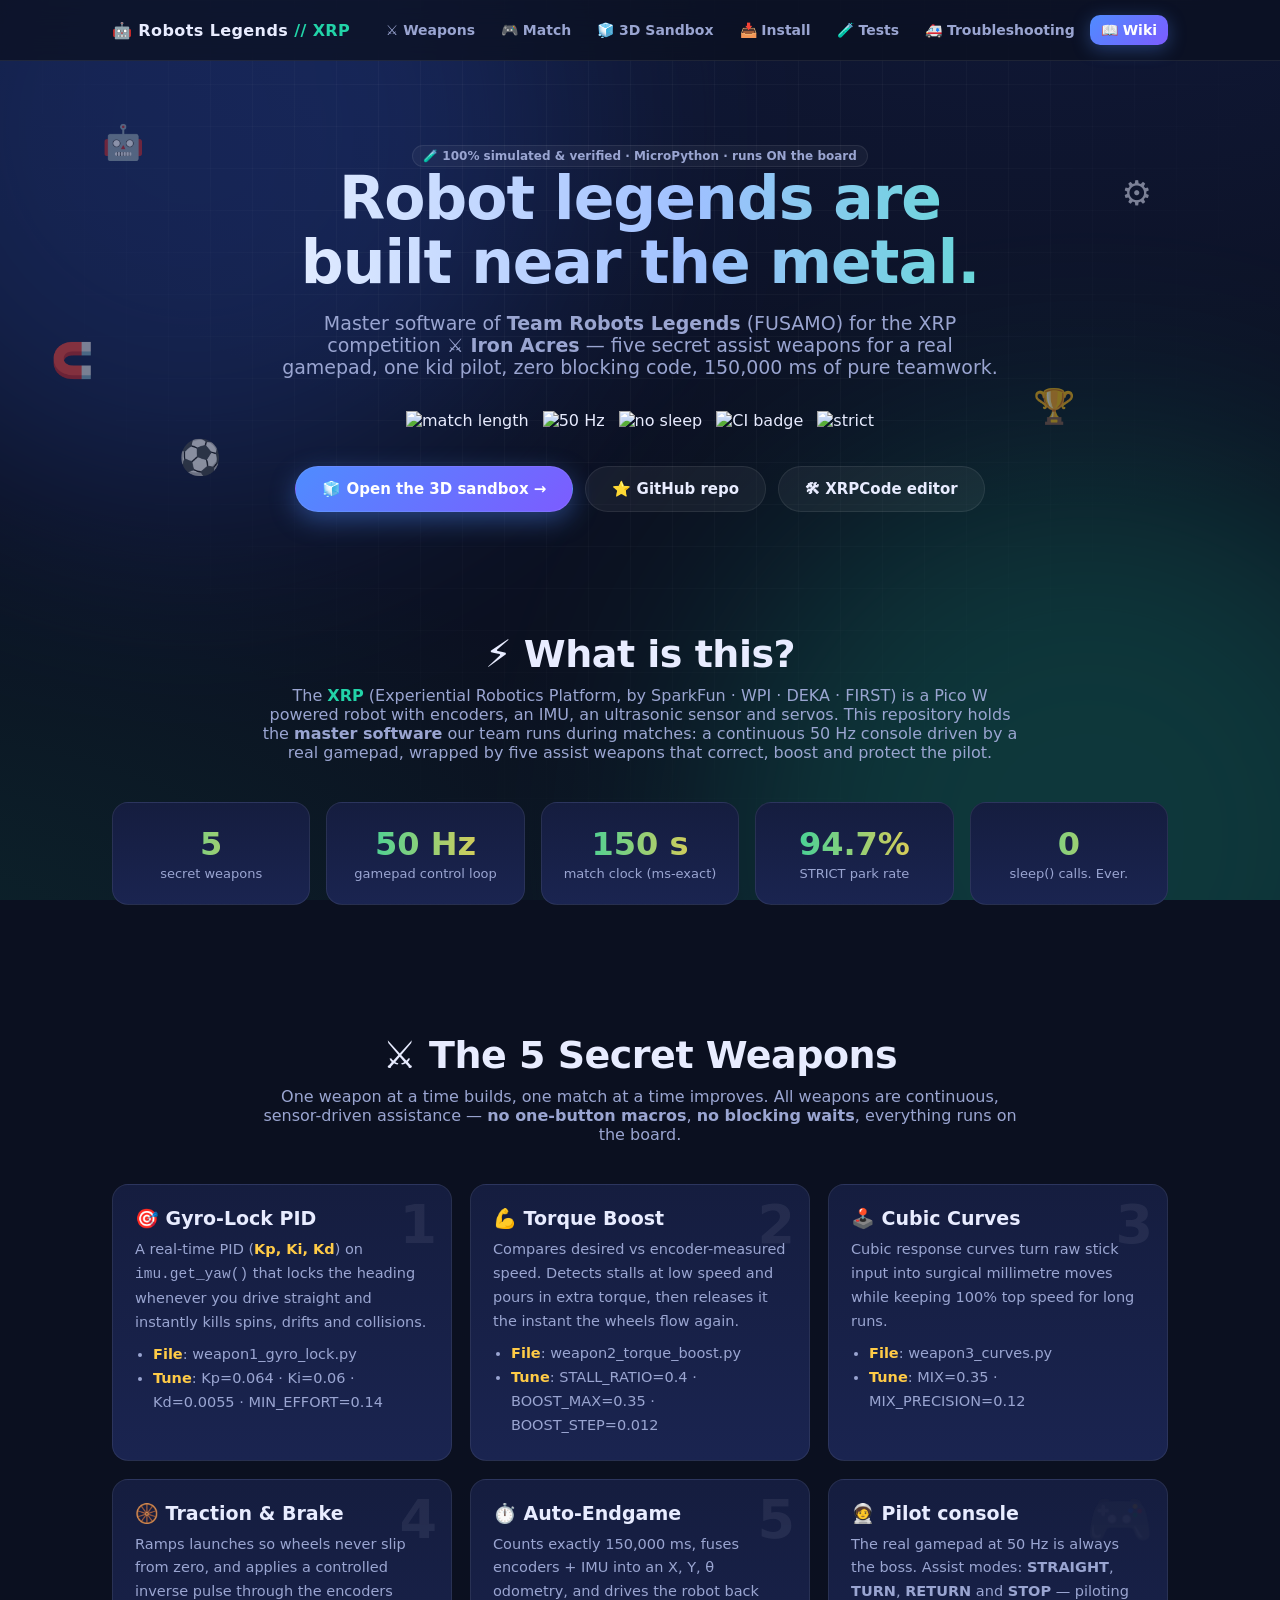
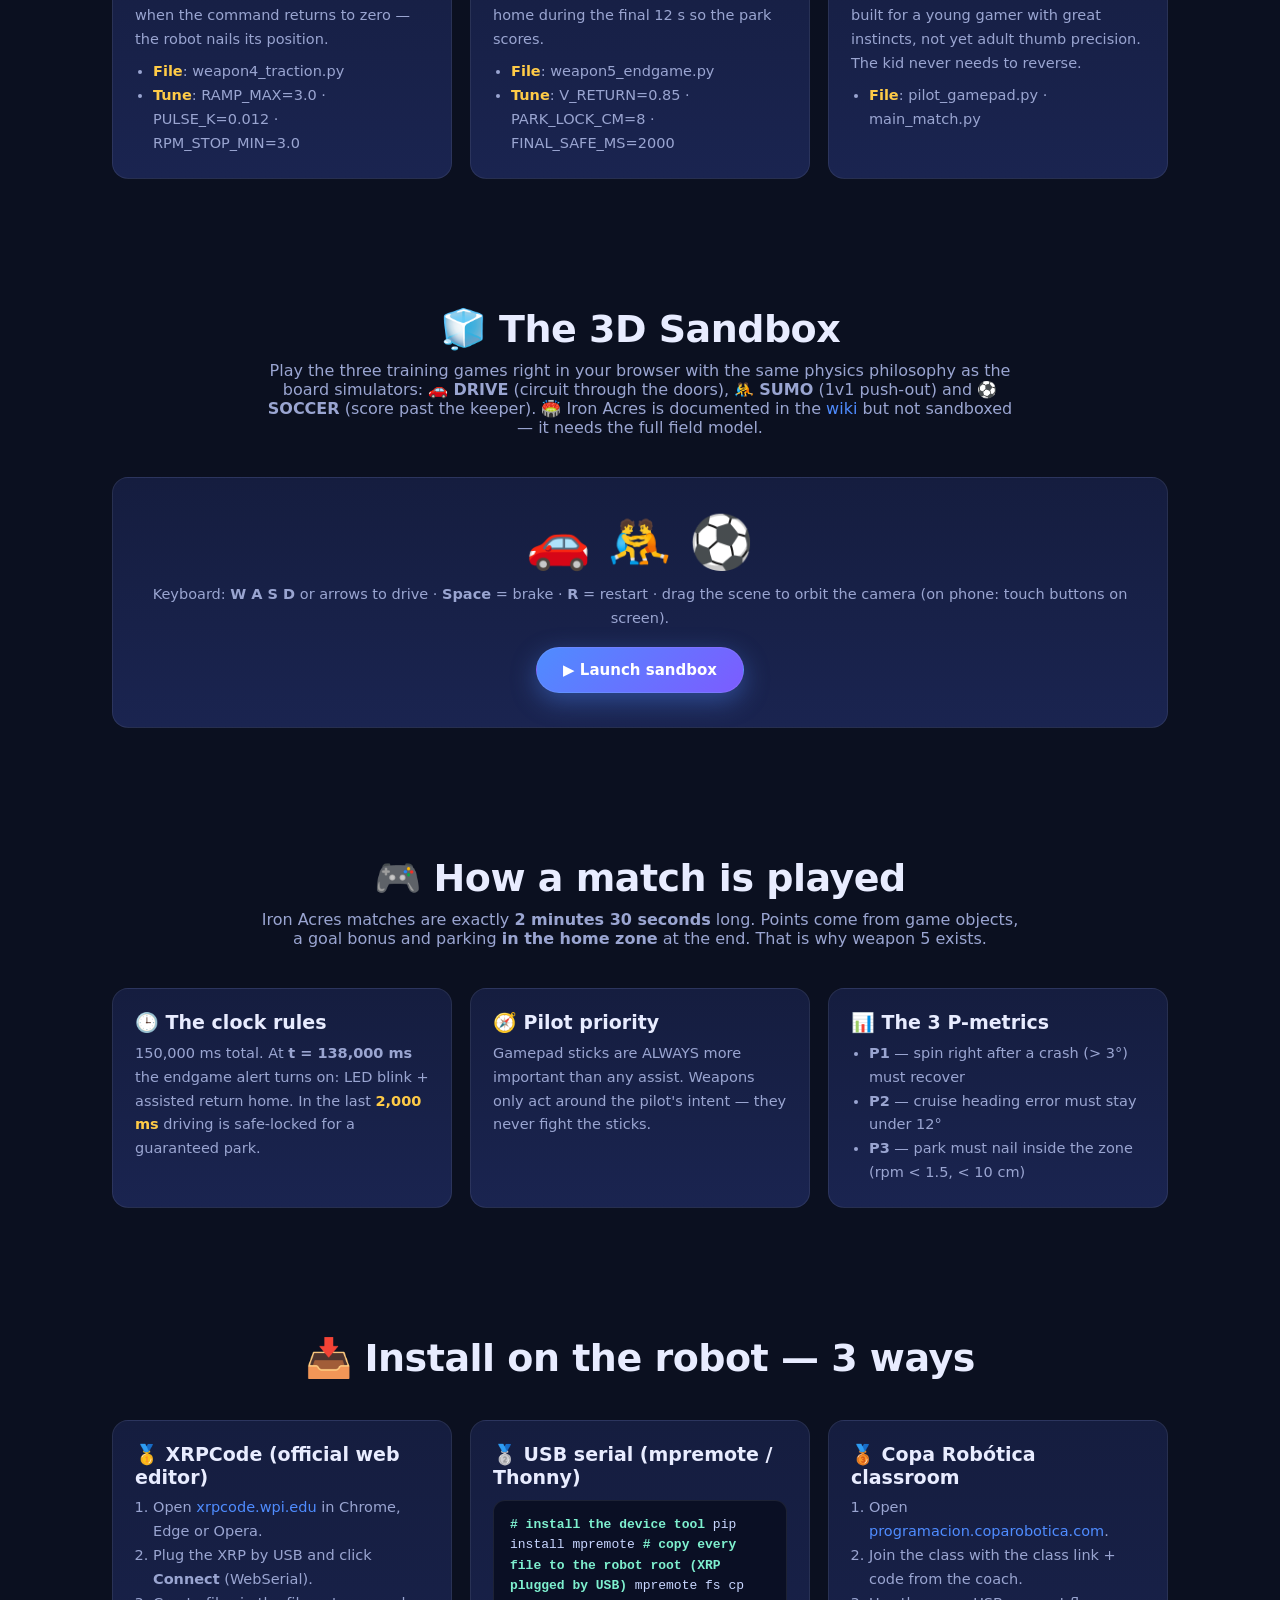
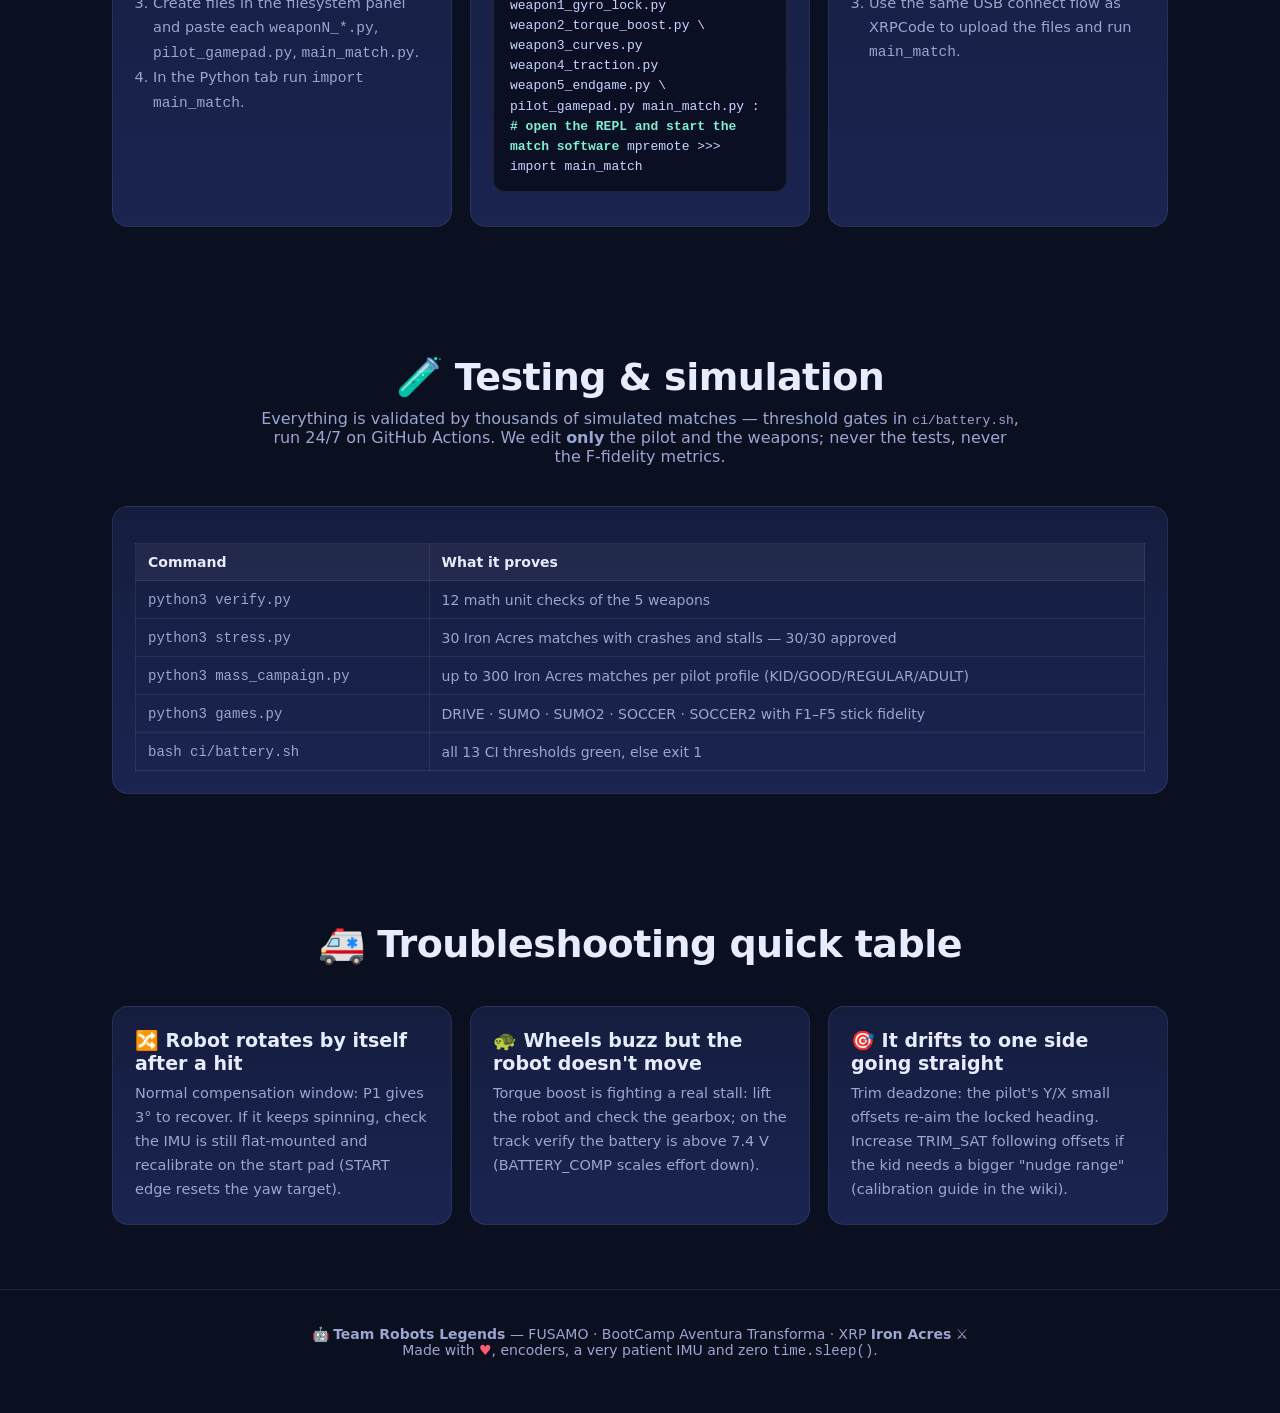
==== docs/index.html @ ced4e6d7 "Docs website with 3D sandbox, full wiki source pages, auto-improve 24/7 workflow, English sweep fixe" ====
<!DOCTYPE html>
<html lang="en">
<head>
<meta charset="UTF-8">
<meta name="viewport" content="width=device-width, initial-scale=1.0">
<title>🤖 Team Robots Legends — XRP Master Software</title>
<link rel="stylesheet" href="style.css">
</head>
<body>
<div class="aurora"></div><div class="grid"></div>

<nav>
  <div class="wrap">
    <div class="logo">🤖 Robots Legends <span>// XRP</span></div>
    <div class="links">
      <a href="#weapons">⚔️ Weapons</a>
      <a href="#match">🎮 Match</a>
      <a href="#sandbox">🧊 3D Sandbox</a>
      <a href="#install">📥 Install</a>
      <a href="#tests">🧪 Tests</a>
      <a href="#trouble">🚑 Troubleshooting</a>
      <a href="https://github.com/MeowDev1011/XRP-V1-robot-upgrades/wiki" class="cta">📖 Wiki</a>
    </div>
  </div>
</nav>

<header class="hero">
  <div class="floaters">
    <span style="top:12%;left:8%;">🤖</span>
    <span style="top:22%;right:10%;animation-delay:-2s;">⚙️</span>
    <span style="bottom:18%;left:14%;animation-delay:-4s;">⚽</span>
    <span style="bottom:28%;right:16%;animation-delay:-1s;">🏆</span>
    <span style="top:55%;left:4%;animation-delay:-5s;">🧲</span>
  </div>
  <div class="wrap">
    <span class="pill">🧪 100% simulated &amp; verified · MicroPython · runs ON the board</span>
    <h1>Robot legends are<br>built near the metal.</h1>
    <p class="sub">
      Master software of <b>Team Robots Legends</b> (FUSAMO) for the XRP
      competition <b>⚔️ Iron Acres</b> — five secret assist weapons for a real
      gamepad, one kid pilot, zero blocking code, 150,000 ms of pure teamwork.
    </p>
    <div class="badges">
      <img class="badge-img" src="https://img.shields.io/badge/match-150s-blueviolet" alt="match length">
      <img class="badge-img" src="https://img.shields.io/badge/loop-50%20Hz%20non--blocking-brightgreen" alt="50 Hz">
      <img class="badge-img" src="https://img.shields.io/badge/time.sleep()-forbidden-red" alt="no sleep">
      <img class="badge-img" src="https://img.shields.io/badge/CI-battery%2024%2F7-blue" alt="CI badge">
      <img class="badge-img" src="https://img.shields.io/badge/STRICT-94.7%25-success" alt="strict">
    </div>
    <div class="hero-actions">
      <a class="btn primary" href="sandbox.html">🧊 Open the 3D sandbox →</a>
      <a class="btn ghost" href="https://github.com/MeowDev1011/XRP-V1-robot-upgrades">⭐ GitHub repo</a>
      <a class="btn ghost" href="https://xrpcode.wpi.edu">🛠 XRPCode editor</a>
    </div>
  </div>
</header>

<section id="about">
  <div class="wrap">
    <div class="sec-head reveal">
      <h2>⚡ What is this?</h2>
      <p>The <b class="ok">XRP</b> (Experiential Robotics Platform, by SparkFun · WPI · DEKA · FIRST) is a
      Pico&nbsp;W powered robot with encoders, an IMU, an ultrasonic sensor and servos. This repository holds
      the <b>master software</b> our team runs during matches: a continuous 50 Hz console driven by a real
      gamepad, wrapped by five assist weapons that correct, boost and protect the pilot.</p>
    </div>
    <div class="stats reveal">
      <div class="stat"><b>5</b><span>secret weapons</span></div>
      <div class="stat"><b>50 Hz</b><span>gamepad control loop</span></div>
      <div class="stat"><b>150 s</b><span>match clock (ms-exact)</span></div>
      <div class="stat"><b>94.7%</b><span>STRICT park rate</span></div>
      <div class="stat"><b>0</b><span>sleep() calls. Ever.</span></div>
    </div>
  </div>
</section>

<section id="weapons">
  <div class="wrap">
    <div class="sec-head reveal">
      <h2>⚔️ The 5 Secret Weapons</h2>
      <p>One weapon at a time builds, one match at a time improves. All weapons are continuous, sensor-driven
      assistance — <b>no one-button macros</b>, <b>no blocking waits</b>, everything runs on the board.</p>
    </div>
    <div class="cards">
      <div class="card reveal"><div class="wnum">1</div>
        <h3>🎯 Gyro-Lock PID</h3>
        <p>A real-time PID (<span class="k">Kp, Ki, Kd</span>) on <code>imu.get_yaw()</code> that locks the heading
        whenever you drive straight and instantly kills spins, drifts and collisions.</p>
        <ul><li><span class="k">File</span>: weapon1_gyro_lock.py</li>
            <li><span class="k">Tune</span>: Kp=0.064 · Ki=0.06 · Kd=0.0055 · MIN_EFFORT=0.14</li></ul>
      </div>
      <div class="card reveal"><div class="wnum">2</div>
        <h3>💪 Torque Boost</h3>
        <p>Compares desired vs encoder-measured speed. Detects stalls at low speed and pours in extra torque,
        then releases it the instant the wheels flow again.</p>
        <ul><li><span class="k">File</span>: weapon2_torque_boost.py</li>
            <li><span class="k">Tune</span>: STALL_RATIO=0.4 · BOOST_MAX=0.35 · BOOST_STEP=0.012</li></ul>
      </div>
      <div class="card reveal"><div class="wnum">3</div>
        <h3>🕹️ Cubic Curves</h3>
        <p>Cubic response curves turn raw stick input into surgical millimetre moves while keeping 100%
        top speed for long runs.</p>
        <ul><li><span class="k">File</span>: weapon3_curves.py</li>
            <li><span class="k">Tune</span>: MIX=0.35 · MIX_PRECISION=0.12</li></ul>
      </div>
      <div class="card reveal"><div class="wnum">4</div>
        <h3>🛞 Traction &amp; Brake</h3>
        <p>Ramps launches so wheels never slip from zero, and applies a controlled inverse pulse through the
        encoders when the command returns to zero — the robot nails its position.</p>
        <ul><li><span class="k">File</span>: weapon4_traction.py</li>
            <li><span class="k">Tune</span>: RAMP_MAX=3.0 · PULSE_K=0.012 · RPM_STOP_MIN=3.0</li></ul>
      </div>
      <div class="card reveal"><div class="wnum">5</div>
        <h3>⏱️ Auto-Endgame</h3>
        <p>Counts exactly 150,000 ms, fuses encoders + IMU into an X, Y, θ odometry, and drives the robot
        back home during the final 12 s so the park scores.</p>
        <ul><li><span class="k">File</span>: weapon5_endgame.py</li>
            <li><span class="k">Tune</span>: V_RETURN=0.85 · PARK_LOCK_CM=8 · FINAL_SAFE_MS=2000</li></ul>
      </div>
      <div class="card reveal"><div class="wnum">🎮</div>
        <h3>🧑‍🚀 Pilot console</h3>
        <p>The real gamepad at 50 Hz is always the boss. Assist modes: <b>STRAIGHT</b>, <b>TURN</b>,
        <b>RETURN</b> and <b>STOP</b> — piloting built for a young gamer with great instincts, not yet adult
        thumb precision. The kid never needs to reverse.</p>
        <ul><li><span class="k">File</span>: pilot_gamepad.py · main_match.py</li></ul>
      </div>
    </div>
  </div>
</section>

<section id="sandbox">
  <div class="wrap">
    <div class="sec-head reveal">
      <h2>🧊 The 3D Sandbox</h2>
      <p>Play the three training games right in your browser with the same physics philosophy as the board
      simulators: 🚗 <b>DRIVE</b> (circuit through the doors), 🤼 <b>SUMO</b> (1v1 push-out) and
      ⚽ <b>SOCCER</b> (score past the keeper). 🏟️ Iron Acres is documented in the
      <a href="https://github.com/MeowDev1011/XRP-V1-robot-upgrades/wiki">wiki</a> but not sandboxed — it
      needs the full field model.</p>
    </div>
    <div class="card reveal" style="text-align:center;padding:34px;">
      <div style="font-size:52px;">🚗 🤼 ⚽</div>
      <p style="margin-top:10px;">Keyboard: <b>W A S D</b> or arrows to drive · <b>Space</b> = brake
      · <b>R</b> = restart · drag the scene to orbit the camera (on phone: touch buttons on screen).</p>
      <a class="btn primary" style="margin-top:16px;" href="sandbox.html">▶️ Launch sandbox</a>
    </div>
  </div>
</section>

<section id="match">
  <div class="wrap">
    <div class="sec-head reveal">
      <h2>🎮 How a match is played</h2>
      <p>Iron Acres matches are exactly <b>2 minutes 30 seconds</b> long. Points come from game objects,
      a goal bonus and parking <b>in the home zone</b> at the end. That is why weapon 5 exists.</p>
    </div>
    <div class="cards">
      <div class="card reveal"><h3>🕒 The clock rules</h3>
        <p>150,000 ms total. At <b>t = 138,000 ms</b> the endgame alert turns on: LED blink + assisted
        return home. In the last <span class="k">2,000 ms</span> driving is safe-locked for a guaranteed
        park.</p></div>
      <div class="card reveal"><h3>🧭 Pilot priority</h3>
        <p>Gamepad sticks are ALWAYS more important than any assist. Weapons only act around the pilot's
        intent — they never fight the sticks.</p></div>
      <div class="card reveal"><h3>📊 The 3 P-metrics</h3>
        <ul><li><b>P1</b> — spin right after a crash (&gt; 3°) must recover</li>
            <li><b>P2</b> — cruise heading error must stay under 12°</li>
            <li><b>P3</b> — park must nail inside the zone (rpm &lt; 1.5, &lt; 10 cm)</li></ul>
      </div>
    </div>
  </div>
</section>

<section id="install">
  <div class="wrap">
    <div class="sec-head reveal">
      <h2>📥 Install on the robot — 3 ways</h2>
    </div>
    <div class="cards">
      <div class="card reveal"><h3>🥇 XRPCode (official web editor)</h3>
        <ol class="card_list" style="padding-left:18px;color:var(--dim);font-size:14.5px;line-height:1.7;">
          <li>Open <a href="https://xrpcode.wpi.edu">xrpcode.wpi.edu</a> in Chrome, Edge or Opera.</li>
          <li>Plug the XRP by USB and click <b>Connect</b> (WebSerial).</li>
          <li>Create files in the filesystem panel and paste each <code>weaponN_*.py</code>,
              <code>pilot_gamepad.py</code>, <code>main_match.py</code>.</li>
          <li>In the Python tab run <code>import main_match</code>.</li>
        </ol>
      </div>
      <div class="card reveal"><h3>🥈 USB serial (mpremote / Thonny)</h3>
        <div class="code"><b># install the device tool</b>
pip install mpremote

<b># copy every file to the robot root (XRP plugged by USB)</b>
mpremote fs cp weapon1_gyro_lock.py weapon2_torque_boost.py \
  weapon3_curves.py weapon4_traction.py weapon5_endgame.py \
  pilot_gamepad.py main_match.py :

<b># open the REPL and start the match software</b>
mpremote
&gt;&gt;&gt; import main_match</div>
      </div>
      <div class="card reveal"><h3>🥉 Copa Robótica classroom</h3>
        <ol style="padding-left:18px;color:var(--dim);font-size:14.5px;line-height:1.7;">
          <li>Open <a href="https://programacion.coparobotica.com">programacion.coparobotica.com</a>.</li>
          <li>Join the class with the class link + code from the coach.</li>
          <li>Use the same USB connect flow as XRPCode to upload the files and run
              <code>main_match</code>.</li>
        </ol>
      </div>
    </div>
  </div>
</section>

<section id="tests">
  <div class="wrap">
    <div class="sec-head reveal">
      <h2>🧪 Testing &amp; simulation</h2>
      <p>Everything is validated by thousands of simulated matches — threshold gates in
      <code>ci/battery.sh</code>, run 24/7 on GitHub Actions. We edit <b>only</b> the pilot and the
      weapons; never the tests, never the F-fidelity metrics.</p>
    </div>
    <div class="card reveal">
      <table>
        <tr><th>Command</th><th>What it proves</th></tr>
        <tr><td><code>python3 verify.py</code></td><td>12 math unit checks of the 5 weapons</td></tr>
        <tr><td><code>python3 stress.py</code></td><td>30 Iron Acres matches with crashes and stalls — 30/30 approved</td></tr>
        <tr><td><code>python3 mass_campaign.py</code></td><td>up to 300 Iron Acres matches per pilot profile (KID/GOOD/REGULAR/ADULT)</td></tr>
        <tr><td><code>python3 games.py</code></td><td>DRIVE · SUMO · SUMO2 · SOCCER · SOCCER2 with F1–F5 stick fidelity</td></tr>
        <tr><td><code>bash ci/battery.sh</code></td><td>all 13 CI thresholds green, else exit 1</td></tr>
      </table>
    </div>
  </div>
</section>

<section id="trouble">
  <div class="wrap">
    <div class="sec-head reveal">
      <h2>🚑 Troubleshooting quick table</h2>
    </div>
    <div class="cards">
      <div class="card reveal"><h3>🔀 Robot rotates by itself after a hit</h3>
        <p>Normal compensation window: P1 gives 3° to recover. If it keeps spinning, check the IMU is
        still flat-mounted and recalibrate on the start pad (START edge resets the yaw target).</p></div>
      <div class="card reveal"><h3>🐢 Wheels buzz but the robot doesn't move</h3>
        <p>Torque boost is fighting a real stall: lift the robot and check the gearbox; on the track
        verify the battery is above 7.4 V (BATTERY_COMP scales effort down).</p></div>
      <div class="card reveal"><h3>🎯 It drifts to one side going straight</h3>
        <p>Trim deadzone: the pilot's Y/X small offsets re-aim the locked heading. Increase TRIM_SAT
        following offsets if the kid needs a bigger "nudge range" (calibration guide in the wiki).</p></div>
    </div>
  </div>
</section>

<footer>
  <div class="wrap">
    <p>🤖 <b>Team Robots Legends</b> — FUSAMO · BootCamp Aventura Transforma · XRP <b>Iron Acres</b> ⚔️</p>
    <p>Made with <span class="heart">♥</span>, encoders, a very patient IMU and zero <code>time.sleep()</code>.</p>
  </div>
</footer>

<script>
const io = new IntersectionObserver(es => es.forEach(e => {
  if (e.isIntersecting) e.target.classList.add('in');
}), { threshold: 0.12 });
document.querySelectorAll('.reveal').forEach(el => io.observe(el));
</script>
</body>
</html>
---- docs/style.css ----
/* 🤖 Team Robots Legends — docs site styles */
:root {
  --bg: #0b1020;
  --bg2: #101736;
  --card: #151d3f;
  --card2: #1a2450;
  --line: rgba(255, 255, 255, 0.08);
  --txt: #e8ecff;
  --dim: #9aa5d1;
  --acc: #4f8cff;
  --acc2: #22d3a8;
  --gold: #ffcb47;
  --danger: #ff5c74;
  --r: 16px;
}
* { margin: 0; padding: 0; box-sizing: border-box; }
html { scroll-behavior: smooth; }
body {
  font-family: "Segoe UI", system-ui, -apple-system, Roboto, sans-serif;
  background: var(--bg);
  color: var(--txt);
  overflow-x: hidden;
}
/* animated aurora background */
.aurora {
  position: fixed; inset: 0; z-index: -2; overflow: hidden;
  background: radial-gradient(1200px 600px at 80% -10%, #1b2a6b55, transparent),
              radial-gradient(900px 500px at -10% 110%, #0e4d4455, transparent), var(--bg);
}
.aurora::before, .aurora::after {
  content: ""; position: absolute; width: 60vmax; height: 60vmax; border-radius: 50%;
  filter: blur(120px); opacity: 0.22; animation: drift 26s ease-in-out infinite alternate;
}
.aurora::before { background: #3b6bff; top: -20vmax; left: -15vmax; }
.aurora::after { background: #19c39a; bottom: -25vmax; right: -15vmax; animation-delay: -13s; }
@keyframes drift { from { transform: translate(0, 0) scale(1); } to { transform: translate(8vmax, 6vmax) scale(1.15); } }
.grid {
  position: fixed; inset: 0; z-index: -1; pointer-events: none;
  background-image: linear-gradient(rgba(255,255,255,.03) 1px, transparent 1px),
                    linear-gradient(90deg, rgba(255,255,255,.03) 1px, transparent 1px);
  background-size: 42px 42px;
  mask-image: radial-gradient(ellipse at 50% 0%, #000 30%, transparent 75%);
}
a { color: var(--acc); text-decoration: none; }
a:hover { text-decoration: underline; }
.wrap { max-width: 1100px; margin: 0 auto; padding: 0 22px; }

/* nav */
nav {
  position: sticky; top: 0; z-index: 50; backdrop-filter: blur(14px);
  background: rgba(11, 16, 32, 0.75); border-bottom: 1px solid var(--line);
}
nav .wrap { display: flex; align-items: center; gap: 18px; height: 60px; }
nav .logo { font-weight: 800; letter-spacing: 0.4px; white-space: nowrap; }
nav .logo span { color: var(--acc2); }
nav .links { display: flex; gap: 4px; flex-wrap: wrap; margin-left: auto; }
nav .links a {
  color: var(--dim); padding: 7px 11px; border-radius: 10px; font-size: 14px; font-weight: 600;
  transition: color 0.2s, background 0.2s;
}
nav .links a:hover { color: var(--txt); background: rgba(255, 255, 255, 0.06); text-decoration: none; }
nav .cta {
  background: linear-gradient(135deg, var(--acc), #7c5cff); color: #fff !important;
  box-shadow: 0 4px 18px rgba(79, 140, 255, 0.35);
}
.pill {
  display: inline-block; padding: 3px 10px; border-radius: 999px; font-size: 12px; font-weight: 700;
  border: 1px solid var(--line); background: rgba(255, 255, 255, 0.04); color: var(--dim);
}

/* hero */
.hero { padding: 84px 0 56px; text-align: center; position: relative; }
.hero h1 {
  font-size: clamp(34px, 6vw, 60px); line-height: 1.06; letter-spacing: -1px;
  background: linear-gradient(90deg, #fff, #9fc0ff 55%, #45e6c0);
  -webkit-background-clip: text; background-clip: text; color: transparent;
}
.hero p.sub { color: var(--dim); font-size: clamp(16px, 2.2vw, 19px); max-width: 720px; margin: 18px auto 30px; }
.hero .badges { display: flex; gap: 8px; justify-content: center; flex-wrap: wrap; }
.badge-img { height: 22px; margin: 3px; }
.hero-actions { display: flex; gap: 12px; justify-content: center; margin-top: 30px; flex-wrap: wrap; }
.btn {
  display: inline-block; padding: 13px 26px; border-radius: 999px; font-weight: 700; font-size: 15px;
  transition: transform 0.18s, box-shadow 0.18s, filter 0.18s; border: 1px solid var(--line);
}
.btn:hover { transform: translateY(-2px); text-decoration: none; filter: brightness(1.08); }
.btn.primary { background: linear-gradient(135deg, var(--acc), #7c5cff); color: #fff; box-shadow: 0 8px 26px rgba(79, 140, 255, 0.4); }
.btn.ghost { color: var(--txt); background: rgba(255, 255, 255, 0.05); }

/* floating robot emoji orchestra */
.floaters { position: absolute; inset: 0; pointer-events: none; }
.floaters span {
  position: absolute; font-size: 34px; opacity: 0.5; animation: floaty 7s ease-in-out infinite;
}
@keyframes floaty { 0%, 100% { transform: translateY(0) rotate(-6deg); } 50% { transform: translateY(-18px) rotate(6deg); } }

/* sections */
section { padding: 64px 0; }
.sec-head { text-align: center; margin-bottom: 40px; }
.sec-head h2 { font-size: clamp(26px, 4vw, 38px); letter-spacing: -0.5px; }
.sec-head p { color: var(--dim); margin-top: 10px; max-width: 760px; margin-left: auto; margin-right: auto; }

.cards { display: grid; grid-template-columns: repeat(auto-fit, minmax(300px, 1fr)); gap: 18px; }
.card {
  background: linear-gradient(180deg, var(--card), var(--card2)); border: 1px solid var(--line);
  border-radius: var(--r); padding: 22px; position: relative; overflow: hidden;
  transition: transform 0.22s, border-color 0.22s, box-shadow 0.22s;
}
.card:hover { transform: translateY(-5px); border-color: rgba(79, 140, 255, 0.5); box-shadow: 0 14px 40px rgba(0, 0, 0, 0.4); }
.card h3 { font-size: 19px; margin-bottom: 8px; }
.card p, .card li { color: var(--dim); font-size: 14.5px; line-height: 1.65; }
.card ul { padding-left: 18px; margin-top: 8px; }
.card .wnum {
  position: absolute; right: 14px; top: 8px; font-size: 54px; font-weight: 900; opacity: 0.07;
}
.card .k { color: var(--gold); font-weight: 700; }
.code {
  font-family: "Cascadia Code", Consolas, monospace; font-size: 13px; background: #0a0f24;
  border: 1px solid var(--line); border-radius: 12px; padding: 14px 16px; overflow-x: auto;
  color: #c8d6ff; margin: 12px 0; line-height: 1.55;
}
.code b { color: #7ef0cf; }
.code i { color: #7d8bc7; font-style: normal; }

table { width: 100%; border-collapse: collapse; margin-top: 14px; font-size: 14px; }
th, td { border: 1px solid var(--line); padding: 10px 12px; text-align: left; }
th { background: rgba(255, 255, 255, 0.05); color: var(--txt); }
td { color: var(--dim); }
tr:hover td { background: rgba(79, 140, 255, 0.06); }
.ok { color: var(--acc2); font-weight: 700; }

/* stats band */
.stats { display: grid; grid-template-columns: repeat(auto-fit, minmax(160px, 1fr)); gap: 16px; }
.stat {
  text-align: center; padding: 22px 12px; border-radius: var(--r);
  background: linear-gradient(180deg, var(--card), var(--card2)); border: 1px solid var(--line);
}
.stat b { display: block; font-size: 32px; background: linear-gradient(90deg, var(--acc2), var(--gold));
  -webkit-background-clip: text; background-clip: text; color: transparent; }
.stat span { color: var(--dim); font-size: 13px; }

/* scroll reveal */
.reveal { opacity: 0; transform: translateY(26px); transition: opacity 0.7s ease, transform 0.7s ease; }
.reveal.in { opacity: 1; transform: none; }

footer { border-top: 1px solid var(--line); padding: 36px 0 60px; color: var(--dim); font-size: 14px; text-align: center; }
footer .heart { color: var(--danger); }
@media (max-width: 640px) { nav .links { display: none; } }
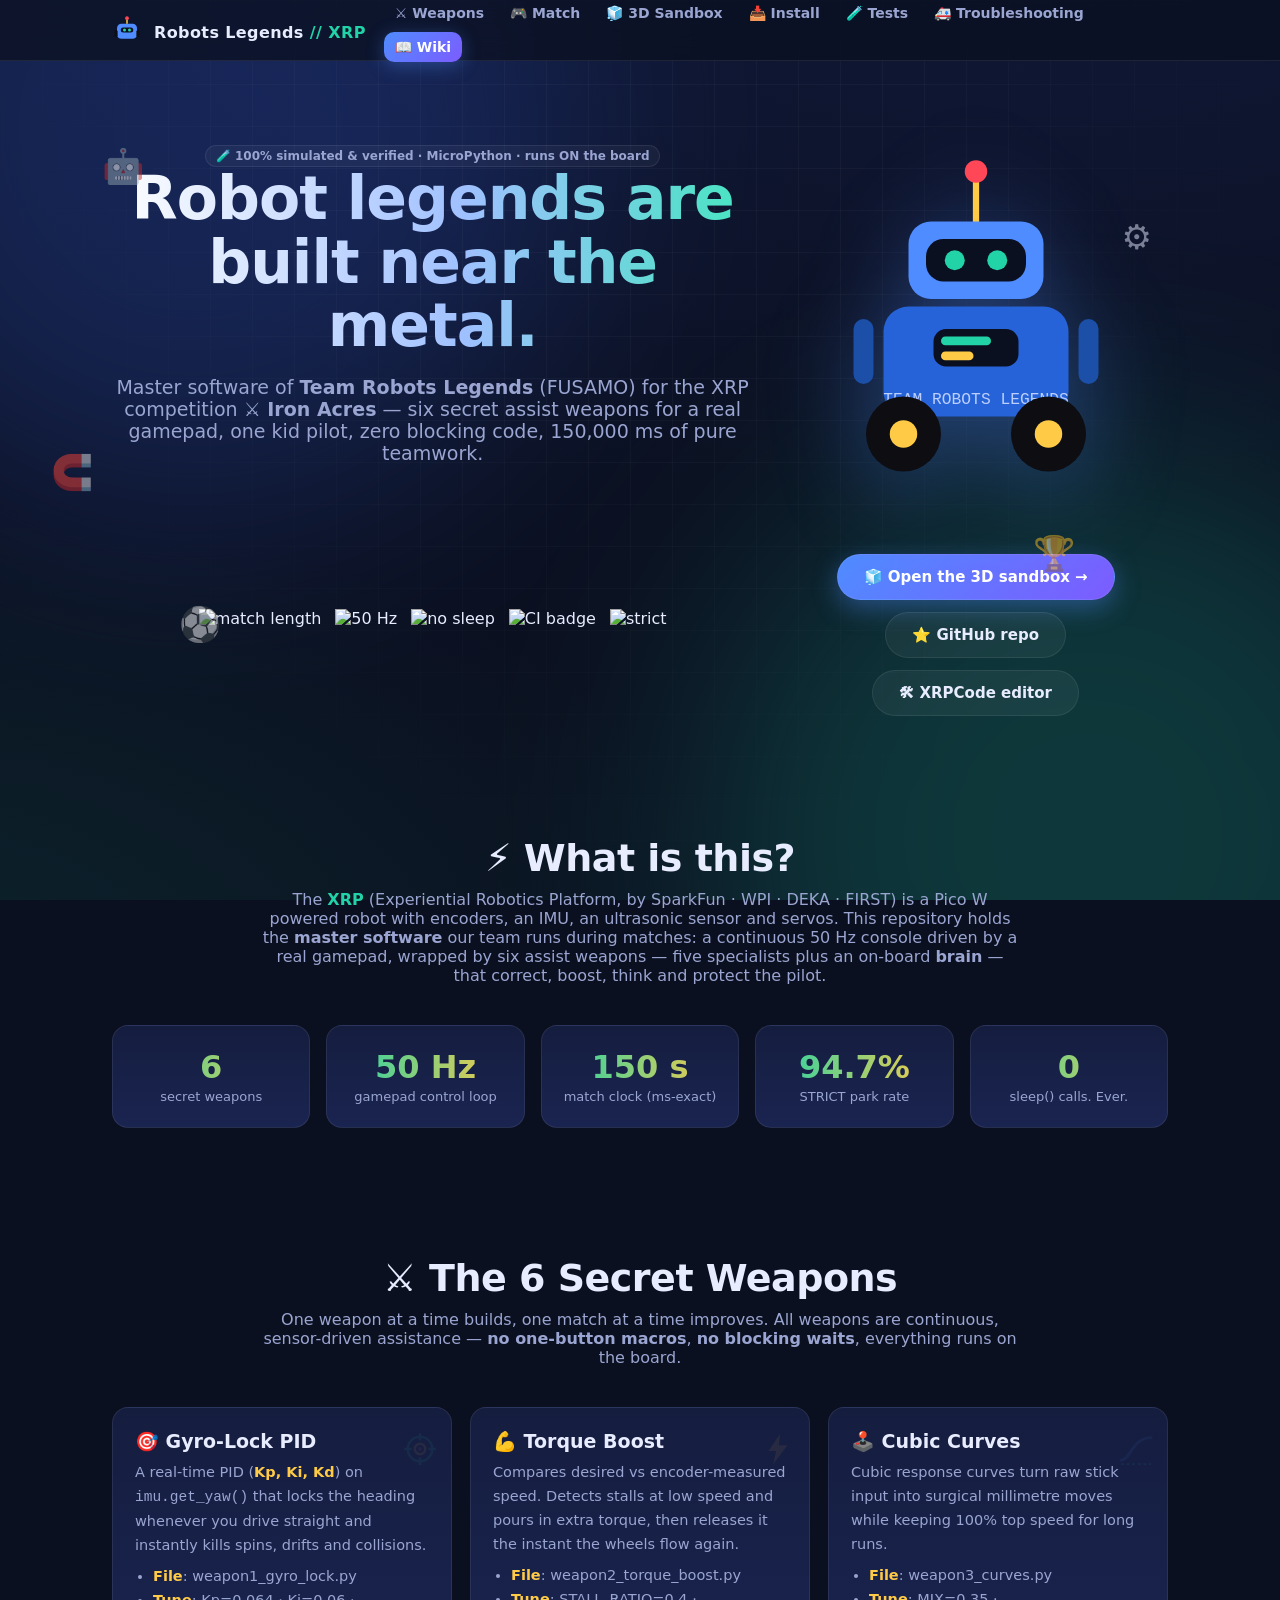
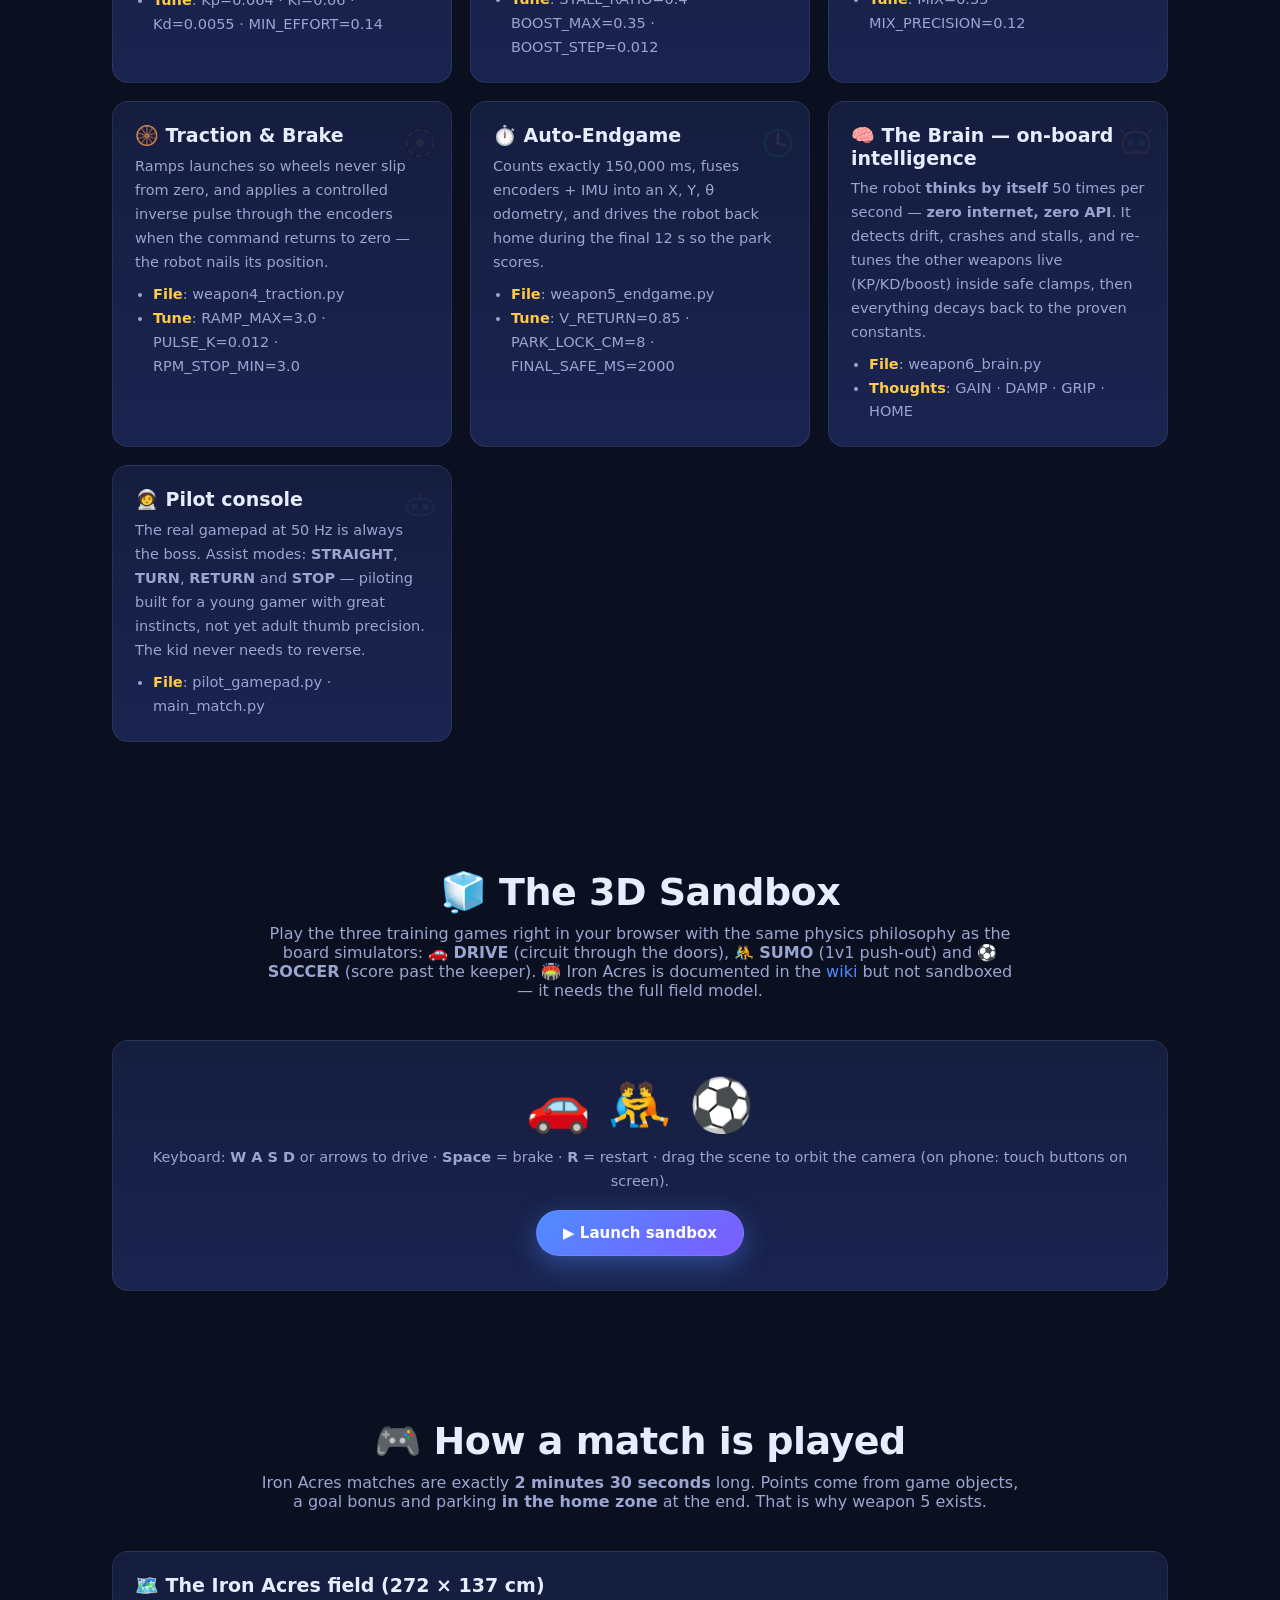
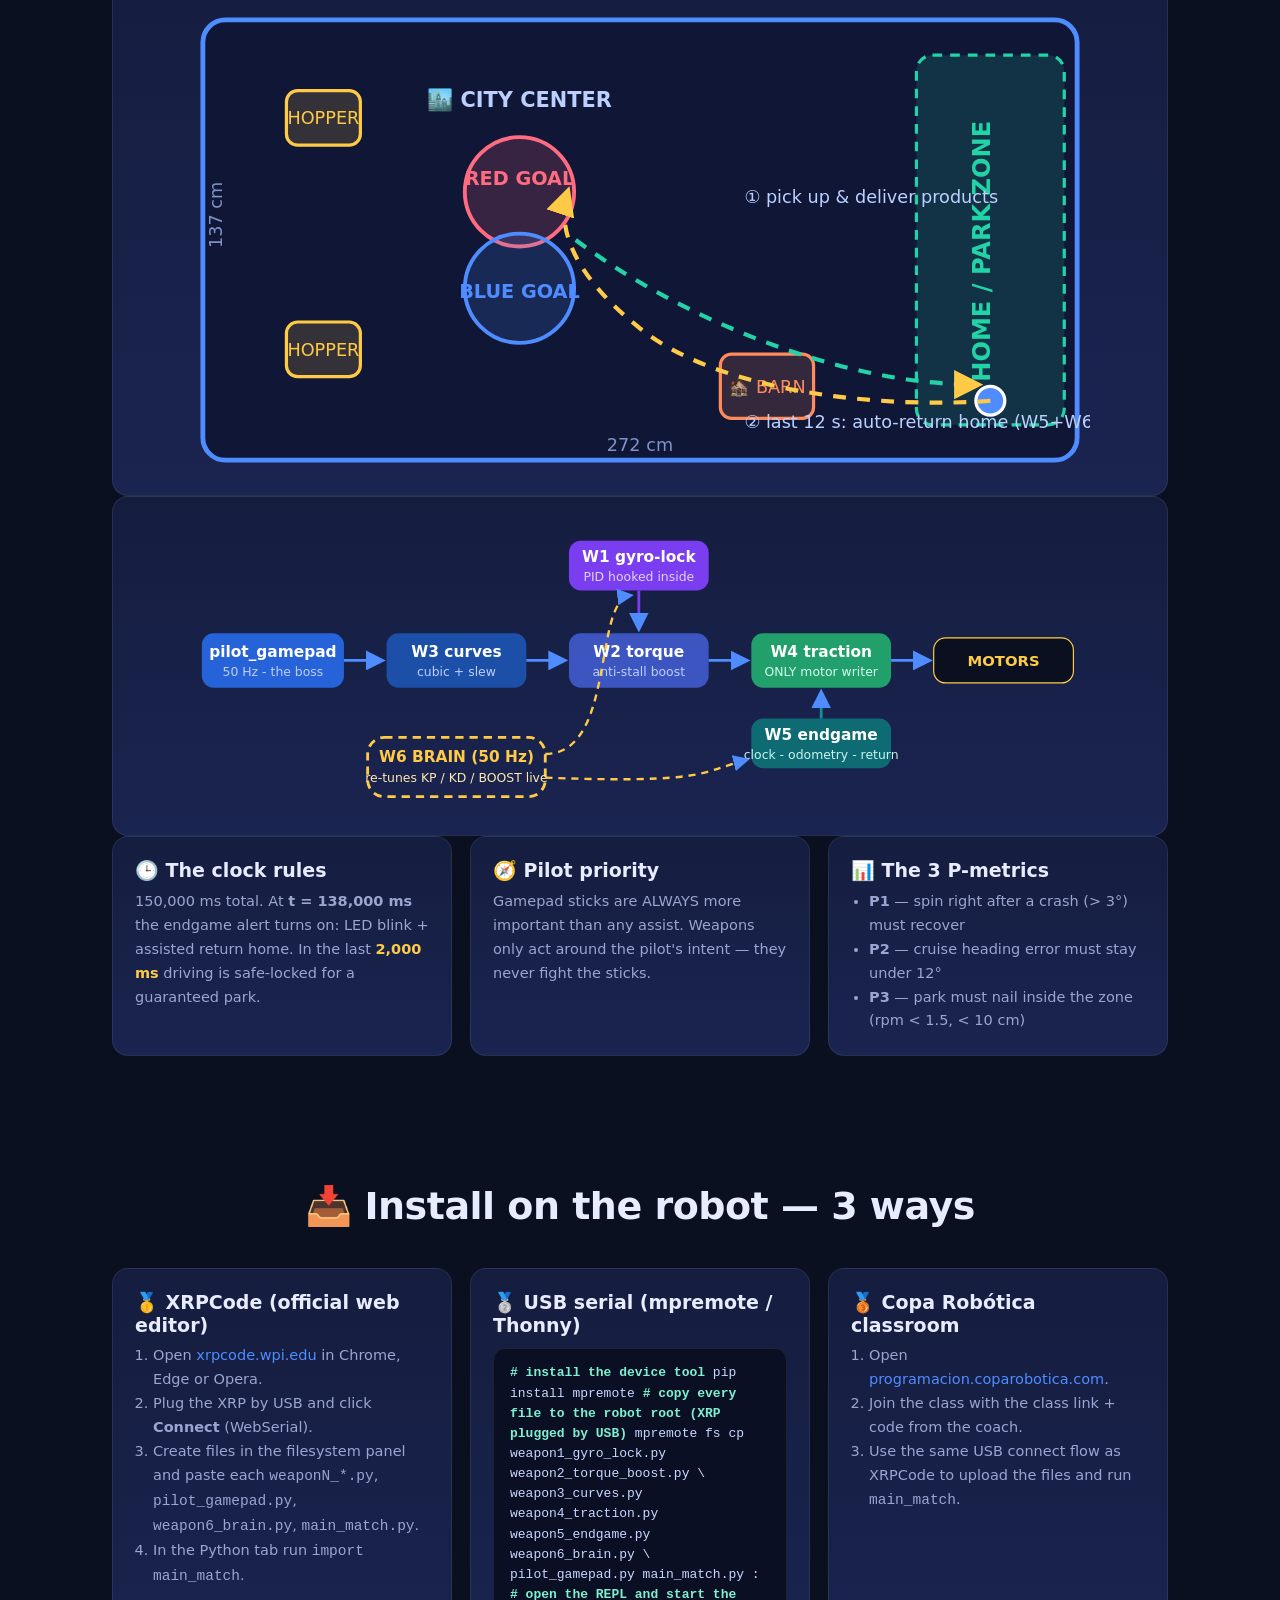
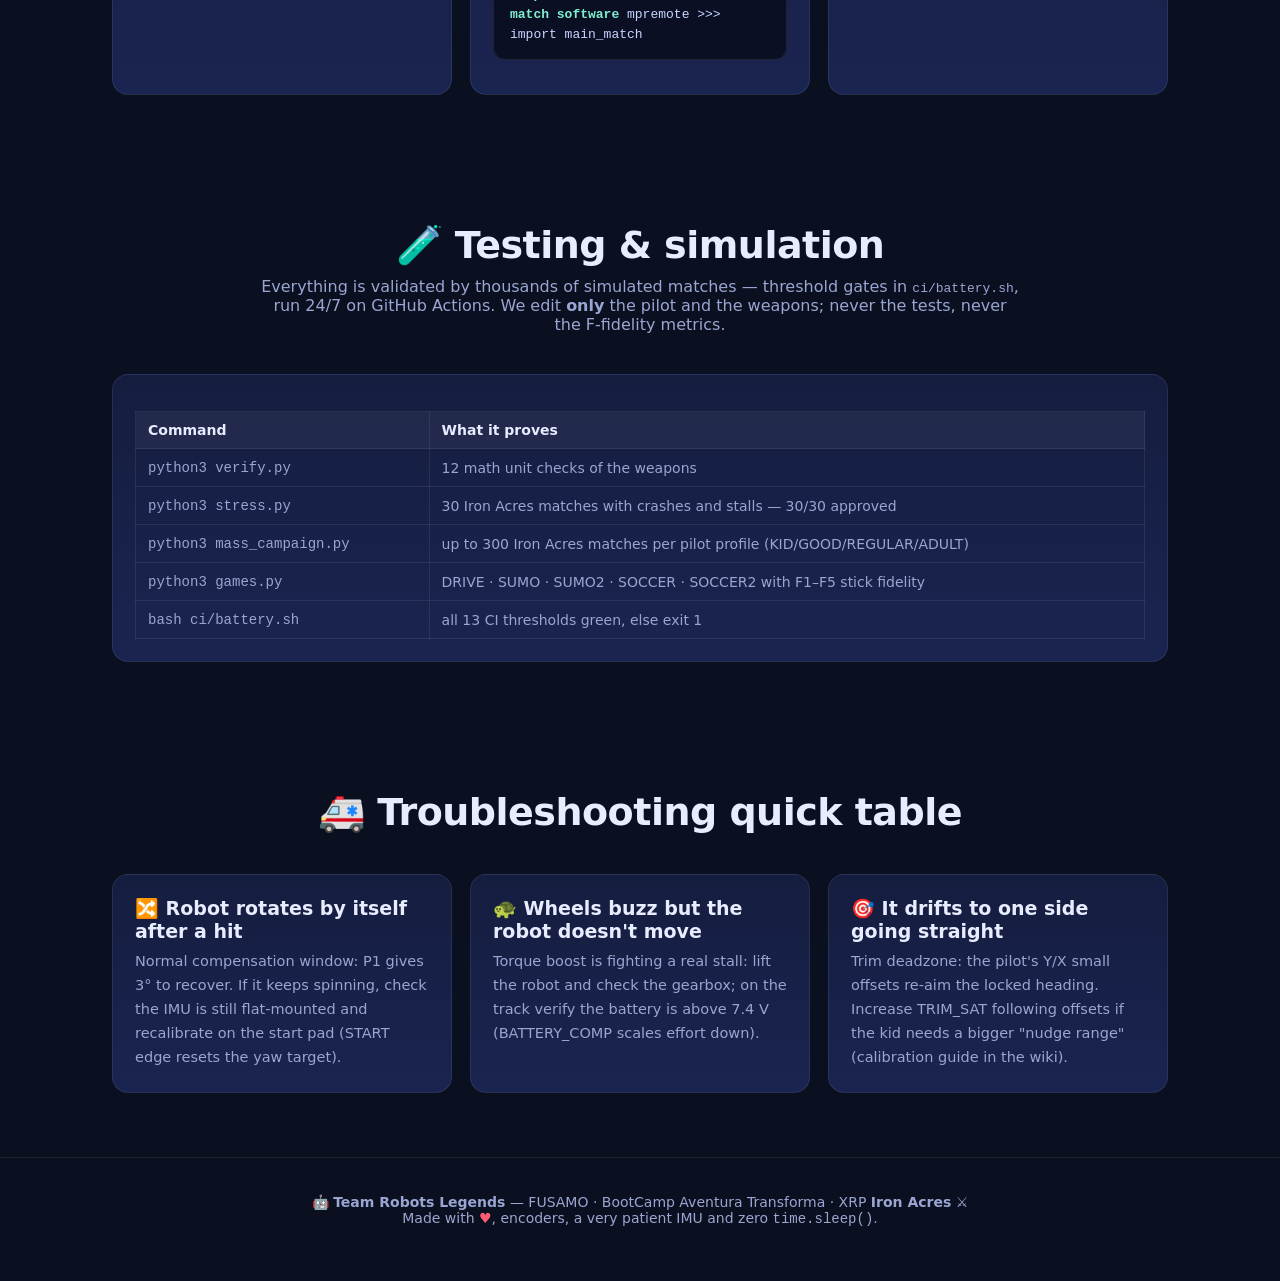
==== commit 4377746b: "🌐 docs website v2: SVG art + sandbox 5 games; README + wiki updated Co-authored-by: MeowDev1011 <Meo" ====
--- a/docs/index.html
+++ b/docs/index.html
@@ -11,7 +11,19 @@
 
 <nav>
   <div class="wrap">
-    <div class="logo">🤖 Robots Legends <span>// XRP</span></div>
+    <div class="logo">
+      <svg class="navlogo" width="30" height="30" viewBox="0 0 48 48" aria-hidden="true">
+        <rect x="8" y="14" width="32" height="24" rx="7" fill="#4f8cff"/>
+        <rect x="14" y="20" width="20" height="8" rx="4" fill="#0b1020"/>
+        <circle class="eyeL" cx="20" cy="24" r="2.4" fill="#22d3a8"/>
+        <circle class="eyeR" cx="28" cy="24" r="2.4" fill="#22d3a8"/>
+        <line x1="24" y1="14" x2="24" y2="7" stroke="#ffcb47" stroke-width="2.4"/>
+        <circle class="navled" cx="24" cy="5" r="3" fill="#ff4757"/>
+        <rect x="4" y="24" width="5" height="11" rx="2.5" fill="#0d0d12"/>
+        <rect x="39" y="24" width="5" height="11" rx="2.5" fill="#0d0d12"/>
+      </svg>
+      Robots Legends <span>// XRP</span>
+    </div>
     <div class="links">
       <a href="#weapons">⚔️ Weapons</a>
       <a href="#match">🎮 Match</a>
@@ -32,14 +44,38 @@
     <span style="bottom:28%;right:16%;animation-delay:-1s;">🏆</span>
     <span style="top:55%;left:4%;animation-delay:-5s;">🧲</span>
   </div>
-  <div class="wrap">
-    <span class="pill">🧪 100% simulated &amp; verified · MicroPython · runs ON the board</span>
-    <h1>Robot legends are<br>built near the metal.</h1>
-    <p class="sub">
-      Master software of <b>Team Robots Legends</b> (FUSAMO) for the XRP
-      competition <b>⚔️ Iron Acres</b> — five secret assist weapons for a real
-      gamepad, one kid pilot, zero blocking code, 150,000 ms of pure teamwork.
-    </p>
+  <div class="wrap hero-grid">
+    <div>
+      <span class="pill">🧪 100% simulated &amp; verified · MicroPython · runs ON the board</span>
+      <h1>Robot legends are<br>built near the metal.</h1>
+      <p class="sub">
+        Master software of <b>Team Robots Legends</b> (FUSAMO) for the XRP
+        competition <b>⚔️ Iron Acres</b> — six secret assist weapons for a real
+        gamepad, one kid pilot, zero blocking code, 150,000 ms of pure teamwork.
+      </p>
+    </div>
+    <svg class="hero-robot" width="300" height="330" viewBox="0 0 240 264" aria-hidden="true">
+      <!-- antenna -->
+      <line x1="120" y1="54" x2="120" y2="18" stroke="#ffcb47" stroke-width="5" stroke-linecap="round"/>
+      <circle class="hr-led" cx="120" cy="14" r="9" fill="#ff4757"/>
+      <!-- head -->
+      <rect x="66" y="54" width="108" height="62" rx="18" fill="#4f8cff"/>
+      <rect x="80" y="68" width="80" height="34" rx="14" fill="#0b1020"/>
+      <circle class="hr-eye" cx="103" cy="85" r="8" fill="#22d3a8"/>
+      <circle class="hr-eye hr-eye2" cx="137" cy="85" r="8" fill="#22d3a8"/>
+      <!-- body -->
+      <rect x="46" y="122" width="148" height="88" rx="20" fill="#2763d8"/>
+      <rect x="86" y="140" width="68" height="30" rx="10" fill="#0b1020"/>
+      <rect class="hr-gauge" x="92" y="146" width="40" height="7" rx="3.5" fill="#22d3a8"/>
+      <rect class="hr-gauge hr-gauge2" x="92" y="158" width="26" height="7" rx="3.5" fill="#ffcb47"/>
+      <text x="120" y="200" text-anchor="middle" font-size="13" fill="#bcd0ff" font-family="monospace">TEAM ROBOTS LEGENDS</text>
+      <!-- arms -->
+      <rect x="22" y="132" width="16" height="52" rx="8" fill="#1c4fa8"/>
+      <rect x="202" y="132" width="16" height="52" rx="8" fill="#1c4fa8"/>
+      <!-- wheels -->
+      <g class="hr-wheel" style="transform-origin:62px 224px"><circle cx="62" cy="224" r="30" fill="#0d0d12"/><circle cx="62" cy="224" r="11" fill="#ffcb47"/></g>
+      <g class="hr-wheel" style="transform-origin:178px 224px"><circle cx="178" cy="224" r="30" fill="#0d0d12"/><circle cx="178" cy="224" r="11" fill="#ffcb47"/></g>
+    </svg>
     <div class="badges">
       <img class="badge-img" src="https://img.shields.io/badge/match-150s-blueviolet" alt="match length">
       <img class="badge-img" src="https://img.shields.io/badge/loop-50%20Hz%20non--blocking-brightgreen" alt="50 Hz">
@@ -62,10 +98,11 @@
       <p>The <b class="ok">XRP</b> (Experiential Robotics Platform, by SparkFun · WPI · DEKA · FIRST) is a
       Pico&nbsp;W powered robot with encoders, an IMU, an ultrasonic sensor and servos. This repository holds
       the <b>master software</b> our team runs during matches: a continuous 50 Hz console driven by a real
-      gamepad, wrapped by five assist weapons that correct, boost and protect the pilot.</p>
+      gamepad, wrapped by six assist weapons — five specialists plus an on-board <b>brain</b> — that correct,
+      boost, think and protect the pilot.</p>
     </div>
     <div class="stats reveal">
-      <div class="stat"><b>5</b><span>secret weapons</span></div>
+      <div class="stat"><b>6</b><span>secret weapons</span></div>
       <div class="stat"><b>50 Hz</b><span>gamepad control loop</span></div>
       <div class="stat"><b>150 s</b><span>match clock (ms-exact)</span></div>
       <div class="stat"><b>94.7%</b><span>STRICT park rate</span></div>
@@ -77,47 +114,69 @@
 <section id="weapons">
   <div class="wrap">
     <div class="sec-head reveal">
-      <h2>⚔️ The 5 Secret Weapons</h2>
+      <h2>⚔️ The 6 Secret Weapons</h2>
       <p>One weapon at a time builds, one match at a time improves. All weapons are continuous, sensor-driven
       assistance — <b>no one-button macros</b>, <b>no blocking waits</b>, everything runs on the board.</p>
     </div>
     <div class="cards">
-      <div class="card reveal"><div class="wnum">1</div>
+      <div class="card reveal"><div class="wnum">
+          <svg width="34" height="34" viewBox="0 0 36 36"><circle cx="18" cy="18" r="13" fill="none" stroke="#22d3a8" stroke-width="2.6"/><circle cx="18" cy="18" r="5.5" fill="none" stroke="#ffcb47" stroke-width="2.6"/><line x1="18" y1="1" x2="18" y2="9" stroke="#22d3a8" stroke-width="2.6"/><line x1="18" y1="27" x2="18" y2="35" stroke="#22d3a8" stroke-width="2.6"/><line x1="1" y1="18" x2="9" y2="18" stroke="#22d3a8" stroke-width="2.6"/><line x1="27" y1="18" x2="35" y2="18" stroke="#22d3a8" stroke-width="2.6"/><circle class="svg-blink" cx="18" cy="18" r="2" fill="#ff4757"/></svg>
+        </div>
         <h3>🎯 Gyro-Lock PID</h3>
         <p>A real-time PID (<span class="k">Kp, Ki, Kd</span>) on <code>imu.get_yaw()</code> that locks the heading
         whenever you drive straight and instantly kills spins, drifts and collisions.</p>
         <ul><li><span class="k">File</span>: weapon1_gyro_lock.py</li>
             <li><span class="k">Tune</span>: Kp=0.064 · Ki=0.06 · Kd=0.0055 · MIN_EFFORT=0.14</li></ul>
       </div>
-      <div class="card reveal"><div class="wnum">2</div>
+      <div class="card reveal"><div class="wnum">
+          <svg width="34" height="34" viewBox="0 0 36 36"><polygon points="20,2 8,20 16,20 13,34 28,14 19,14" fill="#ffcb47"/></svg>
+        </div>
         <h3>💪 Torque Boost</h3>
         <p>Compares desired vs encoder-measured speed. Detects stalls at low speed and pours in extra torque,
         then releases it the instant the wheels flow again.</p>
         <ul><li><span class="k">File</span>: weapon2_torque_boost.py</li>
             <li><span class="k">Tune</span>: STALL_RATIO=0.4 · BOOST_MAX=0.35 · BOOST_STEP=0.012</li></ul>
       </div>
-      <div class="card reveal"><div class="wnum">3</div>
+      <div class="card reveal"><div class="wnum">
+          <svg width="34" height="34" viewBox="0 0 36 36"><path d="M2 30 C 12 30, 14 6, 34 6" fill="none" stroke="#4f8cff" stroke-width="3" stroke-linecap="round"/><path d="M2 34 L 34 34" stroke="#22d3a8" stroke-width="2" stroke-dasharray="3 3"/></svg>
+        </div>
         <h3>🕹️ Cubic Curves</h3>
         <p>Cubic response curves turn raw stick input into surgical millimetre moves while keeping 100%
         top speed for long runs.</p>
         <ul><li><span class="k">File</span>: weapon3_curves.py</li>
             <li><span class="k">Tune</span>: MIX=0.35 · MIX_PRECISION=0.12</li></ul>
       </div>
-      <div class="card reveal"><div class="wnum">4</div>
+      <div class="card reveal"><div class="wnum">
+          <svg width="34" height="34" viewBox="0 0 36 36"><circle cx="18" cy="18" r="14" fill="none" stroke="#0d0d12" stroke-width="6"/><circle cx="18" cy="18" r="14" fill="none" stroke="#ff6b81" stroke-width="2.4" stroke-dasharray="6 4"/><circle cx="18" cy="18" r="4" fill="#ffcb47"/></svg>
+        </div>
         <h3>🛞 Traction &amp; Brake</h3>
         <p>Ramps launches so wheels never slip from zero, and applies a controlled inverse pulse through the
         encoders when the command returns to zero — the robot nails its position.</p>
         <ul><li><span class="k">File</span>: weapon4_traction.py</li>
             <li><span class="k">Tune</span>: RAMP_MAX=3.0 · PULSE_K=0.012 · RPM_STOP_MIN=3.0</li></ul>
       </div>
-      <div class="card reveal"><div class="wnum">5</div>
+      <div class="card reveal"><div class="wnum">
+          <svg width="34" height="34" viewBox="0 0 36 36"><circle cx="18" cy="18" r="14" fill="none" stroke="#22d3a8" stroke-width="2.8"/><line x1="18" y1="18" x2="18" y2="8" stroke="#fff" stroke-width="2.6" stroke-linecap="round"/><line x1="18" y1="18" x2="26" y2="21" stroke="#ffcb47" stroke-width="2.6" stroke-linecap="round"/><circle cx="18" cy="18" r="2" fill="#fff"/></svg>
+        </div>
         <h3>⏱️ Auto-Endgame</h3>
         <p>Counts exactly 150,000 ms, fuses encoders + IMU into an X, Y, θ odometry, and drives the robot
         back home during the final 12 s so the park scores.</p>
         <ul><li><span class="k">File</span>: weapon5_endgame.py</li>
             <li><span class="k">Tune</span>: V_RETURN=0.85 · PARK_LOCK_CM=8 · FINAL_SAFE_MS=2000</li></ul>
       </div>
-      <div class="card reveal"><div class="wnum">🎮</div>
+      <div class="card reveal"><div class="wnum">
+          <svg width="34" height="34" viewBox="0 0 36 36"><path d="M18 6 C 8 6, 4 12, 4 20 C 4 27, 9 30, 13 28 C 15 27, 21 27, 23 28 C 27 30, 32 27, 32 20 C 32 12, 28 6, 18 6 Z" fill="none" stroke="#ff8a5c" stroke-width="2.6"/><circle cx="12" cy="18" r="3.4" fill="#4f8cff"/><circle cx="24" cy="18" r="3.4" fill="#22d3a8"/><path class="svg-spark" d="M18 3 L18 0 M31 7 L33.5 4.5 M5 7 L2.5 4.5" stroke="#ffcb47" stroke-width="2" stroke-linecap="round"/></svg>
+        </div>
+        <h3>🧠 The Brain — on-board intelligence</h3>
+        <p>The robot <b>thinks by itself</b> 50 times per second — <b>zero internet, zero API</b>. It detects
+        drift, crashes and stalls, and re-tunes the other weapons live (KP/KD/boost) inside safe clamps,
+        then everything decays back to the proven constants.</p>
+        <ul><li><span class="k">File</span>: weapon6_brain.py</li>
+            <li><span class="k">Thoughts</span>: GAIN · DAMP · GRIP · HOME</li></ul>
+      </div>
+      <div class="card reveal"><div class="wnum">
+          <svg width="34" height="34" viewBox="0 0 36 36"><rect x="4" y="10" width="28" height="16" rx="8" fill="none" stroke="#4f8cff" stroke-width="2.6"/><circle cx="12" cy="18" r="3.4" fill="#4f8cff"/><circle cx="24" cy="18" r="3.4" fill="#22d3a8"/><line x1="18" y1="10" x2="18" y2="5" stroke="#ffcb47" stroke-width="2.2"/><circle class="svg-blink" cx="18" cy="4" r="2" fill="#ff4757"/></svg>
+        </div>
         <h3>🧑‍🚀 Pilot console</h3>
         <p>The real gamepad at 50 Hz is always the boss. Assist modes: <b>STRAIGHT</b>, <b>TURN</b>,
         <b>RETURN</b> and <b>STOP</b> — piloting built for a young gamer with great instincts, not yet adult
@@ -154,6 +213,77 @@
       <p>Iron Acres matches are exactly <b>2 minutes 30 seconds</b> long. Points come from game objects,
       a goal bonus and parking <b>in the home zone</b> at the end. That is why weapon 5 exists.</p>
     </div>
+    <div class="card reveal svg-card">
+      <h3>🗺️ The Iron Acres field (272 × 137 cm)</h3>
+      <svg viewBox="0 0 560 290" width="100%" role="img" aria-label="Iron Acres field map">
+        <defs>
+          <marker id="arr" viewBox="0 0 10 10" refX="8" refY="5" markerWidth="7" markerHeight="7" orient="auto-start-reverse">
+            <path d="M0 0 L10 5 L0 10 Z" fill="#ffcb47"/>
+          </marker>
+        </defs>
+        <rect x="8" y="8" width="544" height="274" rx="14" fill="#101736" stroke="#4f8cff" stroke-width="3"/>
+        <rect x="452" y="30" width="92" height="230" rx="10" fill="rgba(34,211,168,0.14)" stroke="#22d3a8" stroke-dasharray="6 5" stroke-width="2"/>
+        <text x="498" y="152" text-anchor="middle" fill="#22d3a8" font-size="15" font-weight="bold" transform="rotate(-90 498 152)">HOME / PARK ZONE</text>
+        <circle cx="205" cy="115" r="34" fill="rgba(255,107,129,0.16)" stroke="#ff6b81" stroke-width="2.4"/>
+        <circle cx="205" cy="175" r="34" fill="rgba(79,140,255,0.16)" stroke="#4f8cff" stroke-width="2.4"/>
+        <text x="205" y="111" text-anchor="middle" fill="#ff6b81" font-size="12" font-weight="bold">RED GOAL</text>
+        <text x="205" y="181" text-anchor="middle" fill="#4f8cff" font-size="12" font-weight="bold">BLUE GOAL</text>
+        <text x="205" y="62" text-anchor="middle" fill="#bcd0ff" font-size="13" font-weight="bold">🏙️ CITY CENTER</text>
+        <rect x="60" y="52" width="46" height="34" rx="7" fill="rgba(255,203,71,0.15)" stroke="#ffcb47" stroke-width="2"/>
+        <text x="83" y="73" text-anchor="middle" fill="#ffcb47" font-size="11">HOPPER</text>
+        <rect x="60" y="196" width="46" height="34" rx="7" fill="rgba(255,203,71,0.15)" stroke="#ffcb47" stroke-width="2"/>
+        <text x="83" y="217" text-anchor="middle" fill="#ffcb47" font-size="11">HOPPER</text>
+        <rect x="330" y="216" width="58" height="40" rx="7" fill="rgba(255,138,92,0.15)" stroke="#ff8a5c" stroke-width="2"/>
+        <text x="359" y="240" text-anchor="middle" fill="#ff8a5c" font-size="11">🏚️ BARN</text>
+        <circle class="svg-blink" cx="498" cy="245" r="9" fill="#4f8cff" stroke="#fff" stroke-width="2"/>
+        <path class="svg-flow" d="M498 245 C 430 250, 330 240, 280 200 S 230 130, 235 115" fill="none" stroke="#ffcb47" stroke-width="2.6" stroke-dasharray="8 7" marker-end="url(#arr)"/>
+        <path class="svg-flow svg-flow2" d="M240 145 C 300 190, 400 235, 490 235" fill="none" stroke="#22d3a8" stroke-width="2.6" stroke-dasharray="8 7" marker-end="url(#arr)"/>
+        <text x="345" y="122" fill="#bcd0ff" font-size="11">① pick up &amp; deliver products</text>
+        <text x="345" y="262" fill="#bcd0ff" font-size="11">② last 12 s: auto-return home (W5+W6)</text>
+        <text x="280" y="276" text-anchor="middle" fill="#7f93c9" font-size="11">272 cm</text>
+        <text x="20" y="150" fill="#7f93c9" font-size="11" transform="rotate(-90 20 150)">137 cm</text>
+      </svg>
+    </div>
+<div class="card reveal svg-card">
+<svg viewBox="0 0 760 240" width="100%" role="img" aria-label="Control chain diagram">
+  <defs>
+    <marker id="arr2" viewBox="0 0 10 10" refX="8" refY="5" markerWidth="7" markerHeight="7" orient="auto-start-reverse">
+      <path d="M0 0 L10 5 L0 10 Z" fill="#4f8cff"/>
+    </marker>
+  </defs>
+  <rect x="10" y="88" width="120" height="46" rx="10" fill="#2763d8"/>
+  <text x="70" y="108" text-anchor="middle" fill="#fff" font-size="13" font-weight="bold">pilot_gamepad</text>
+  <text x="70" y="124" text-anchor="middle" fill="#bcd0ff" font-size="10.5">50 Hz - the boss</text>
+  <line x1="130" y1="111" x2="162" y2="111" stroke="#4f8cff" stroke-width="2.4" marker-end="url(#arr2)"/>
+  <rect x="166" y="88" width="118" height="46" rx="10" fill="#1c4fa8"/>
+  <text x="225" y="108" text-anchor="middle" fill="#fff" font-size="13" font-weight="bold">W3 curves</text>
+  <text x="225" y="124" text-anchor="middle" fill="#bcd0ff" font-size="10.5">cubic + slew</text>
+  <line x1="284" y1="111" x2="316" y2="111" stroke="#4f8cff" stroke-width="2.4" marker-end="url(#arr2)"/>
+  <rect x="320" y="88" width="118" height="46" rx="10" fill="#3d55c0"/>
+  <text x="379" y="108" text-anchor="middle" fill="#fff" font-size="13" font-weight="bold">W2 torque</text>
+  <text x="379" y="124" text-anchor="middle" fill="#bcd0ff" font-size="10.5">anti-stall boost</text>
+  <line x1="438" y1="111" x2="470" y2="111" stroke="#4f8cff" stroke-width="2.4" marker-end="url(#arr2)"/>
+  <rect x="474" y="88" width="118" height="46" rx="10" fill="#22a06b"/>
+  <text x="533" y="108" text-anchor="middle" fill="#fff" font-size="13" font-weight="bold">W4 traction</text>
+  <text x="533" y="124" text-anchor="middle" fill="#d2ffe9" font-size="10.5">ONLY motor writer</text>
+  <line x1="592" y1="111" x2="624" y2="111" stroke="#4f8cff" stroke-width="2.4" marker-end="url(#arr2)"/>
+  <rect x="628" y="92" width="118" height="38" rx="10" fill="#0b1020" stroke="#ffcb47"/>
+  <text x="687" y="116" text-anchor="middle" fill="#ffcb47" font-size="12.5" font-weight="bold">MOTORS</text>
+  <rect x="320" y="10" width="118" height="42" rx="10" fill="#7a3df0"/>
+  <text x="379" y="28" text-anchor="middle" fill="#fff" font-size="13" font-weight="bold">W1 gyro-lock</text>
+  <text x="379" y="44" text-anchor="middle" fill="#e4d2ff" font-size="10.5">PID hooked inside</text>
+  <line x1="379" y1="52" x2="379" y2="84" stroke="#7a3df0" stroke-width="2.4" marker-end="url(#arr2)"/>
+  <rect x="474" y="160" width="118" height="42" rx="10" fill="#0e6b73"/>
+  <text x="533" y="178" text-anchor="middle" fill="#fff" font-size="13" font-weight="bold">W5 endgame</text>
+  <text x="533" y="194" text-anchor="middle" fill="#c8f4f0" font-size="10.5">clock - odometry - return</text>
+  <line x1="533" y1="160" x2="533" y2="138" stroke="#0e8f99" stroke-width="2.4" marker-end="url(#arr2)"/>
+  <rect x="150" y="176" width="150" height="50" rx="14" fill="none" stroke="#ffcb47" stroke-width="2.4" stroke-dasharray="7 5"/>
+  <text x="225" y="197" text-anchor="middle" fill="#ffcb47" font-size="13" font-weight="bold">W6 BRAIN (50 Hz)</text>
+  <text x="225" y="214" text-anchor="middle" fill="#ffe9b0" font-size="10.5">re-tunes KP / KD / BOOST live</text>
+  <path class="svg-flow" d="M300 190 C 360 190, 340 60, 372 56" fill="none" stroke="#ffcb47" stroke-width="2" stroke-dasharray="6 5" marker-end="url(#arr2)"/>
+  <path class="svg-flow svg-flow2" d="M300 210 C 440 215, 430 205, 470 195" fill="none" stroke="#ffcb47" stroke-width="2" stroke-dasharray="6 5" marker-end="url(#arr2)"/>
+</svg>
+</div>
     <div class="cards">
       <div class="card reveal"><h3>🕒 The clock rules</h3>
         <p>150,000 ms total. At <b>t = 138,000 ms</b> the endgame alert turns on: LED blink + assisted
@@ -182,7 +312,7 @@
           <li>Open <a href="https://xrpcode.wpi.edu">xrpcode.wpi.edu</a> in Chrome, Edge or Opera.</li>
           <li>Plug the XRP by USB and click <b>Connect</b> (WebSerial).</li>
           <li>Create files in the filesystem panel and paste each <code>weaponN_*.py</code>,
-              <code>pilot_gamepad.py</code>, <code>main_match.py</code>.</li>
+              <code>pilot_gamepad.py</code>, <code>weapon6_brain.py</code>, <code>main_match.py</code>.</li>
           <li>In the Python tab run <code>import main_match</code>.</li>
         </ol>
       </div>
@@ -192,7 +322,7 @@
 
 <b># copy every file to the robot root (XRP plugged by USB)</b>
 mpremote fs cp weapon1_gyro_lock.py weapon2_torque_boost.py \
-  weapon3_curves.py weapon4_traction.py weapon5_endgame.py \
+  weapon3_curves.py weapon4_traction.py weapon5_endgame.py weapon6_brain.py \
   pilot_gamepad.py main_match.py :
 
 <b># open the REPL and start the match software</b>
@@ -222,7 +352,7 @@
     <div class="card reveal">
       <table>
         <tr><th>Command</th><th>What it proves</th></tr>
-        <tr><td><code>python3 verify.py</code></td><td>12 math unit checks of the 5 weapons</td></tr>
+        <tr><td><code>python3 verify.py</code></td><td>12 math unit checks of the weapons</td></tr>
         <tr><td><code>python3 stress.py</code></td><td>30 Iron Acres matches with crashes and stalls — 30/30 approved</td></tr>
         <tr><td><code>python3 mass_campaign.py</code></td><td>up to 300 Iron Acres matches per pilot profile (KID/GOOD/REGULAR/ADULT)</td></tr>
         <tr><td><code>python3 games.py</code></td><td>DRIVE · SUMO · SUMO2 · SOCCER · SOCCER2 with F1–F5 stick fidelity</td></tr>
--- a/docs/style.css
+++ b/docs/style.css
@@ -146,3 +146,34 @@
 footer { border-top: 1px solid var(--line); padding: 36px 0 60px; color: var(--dim); font-size: 14px; text-align: center; }
 footer .heart { color: var(--danger); }
 @media (max-width: 640px) { nav .links { display: none; } }
+
+/* ============ v2 — SVG art & animations ============ */
+.navlogo { vertical-align: -7px; margin-right: 6px; }
+.navled { animation: blinkled 1.1s steps(1) infinite; }
+@keyframes blinkled { 0%, 60% { opacity: 1; } 61%, 100% { opacity: 0.15; } }
+
+.hero-grid {
+  display: grid; grid-template-columns: 1.25fr 0.75fr; gap: 30px; align-items: center;
+}
+.hero-robot { filter: drop-shadow(0 18px 44px rgba(79,140,255,0.35)); animation: hrbob 3.6s ease-in-out infinite; justify-self: center; }
+@keyframes hrbob { 0%, 100% { transform: translateY(0); } 50% { transform: translateY(-12px); } }
+.hr-led { animation: blinkled 0.9s steps(1) infinite; }
+.hr-eye { animation: eyesweep 3.2s ease-in-out infinite; }
+.hr-eye2 { animation-delay: 0.35s; }
+@keyframes eyesweep { 0%, 100% { opacity: 1; } 50% { opacity: 0.45; } }
+.hr-gauge { animation: gaugepulse 2.2s ease-in-out infinite; transform-origin: 92px 149px; }
+.hr-gauge2 { animation-delay: 1.1s; }
+@keyframes gaugepulse { 0%, 100% { opacity: 1; transform: scaleX(1); } 50% { opacity: 0.55; transform: scaleX(0.75); } }
+.hr-wheel { animation: wheelspin 1.6s linear infinite; }
+@keyframes wheelspin { from { transform: rotate(0deg); } to { transform: rotate(360deg); } }
+
+.svg-card svg { max-width: 900px; display: block; margin: 10px auto 0; }
+.svg-blink { animation: blinkled 1.2s steps(1) infinite; }
+.svg-flow { stroke-dashoffset: 0; animation: flowdash 1.2s linear infinite; }
+.svg-flow2 { animation-duration: 1.6s; animation-direction: reverse; }
+@keyframes flowdash { from { stroke-dashoffset: 30; } to { stroke-dashoffset: 0; } }
+
+@media (max-width: 900px) {
+  .hero-grid { grid-template-columns: 1fr; }
+  .hero-robot { display: none; }
+}
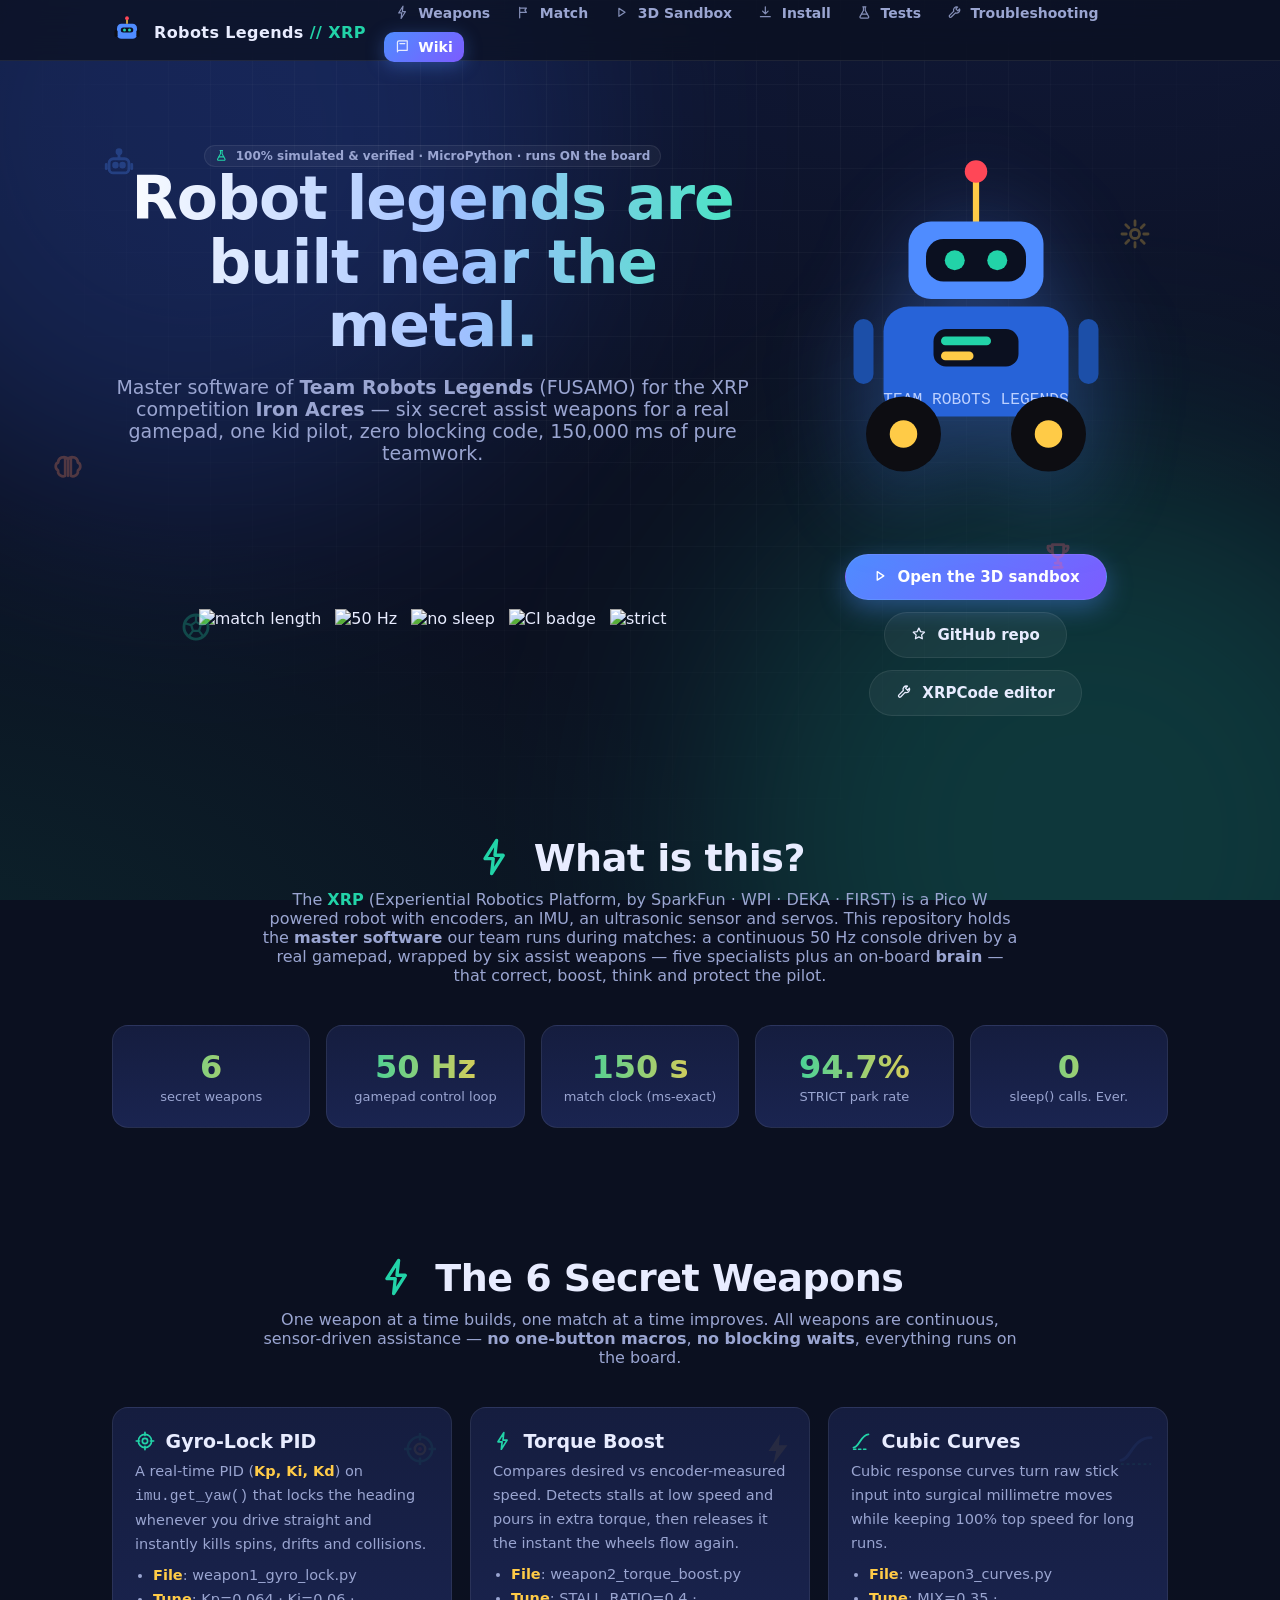
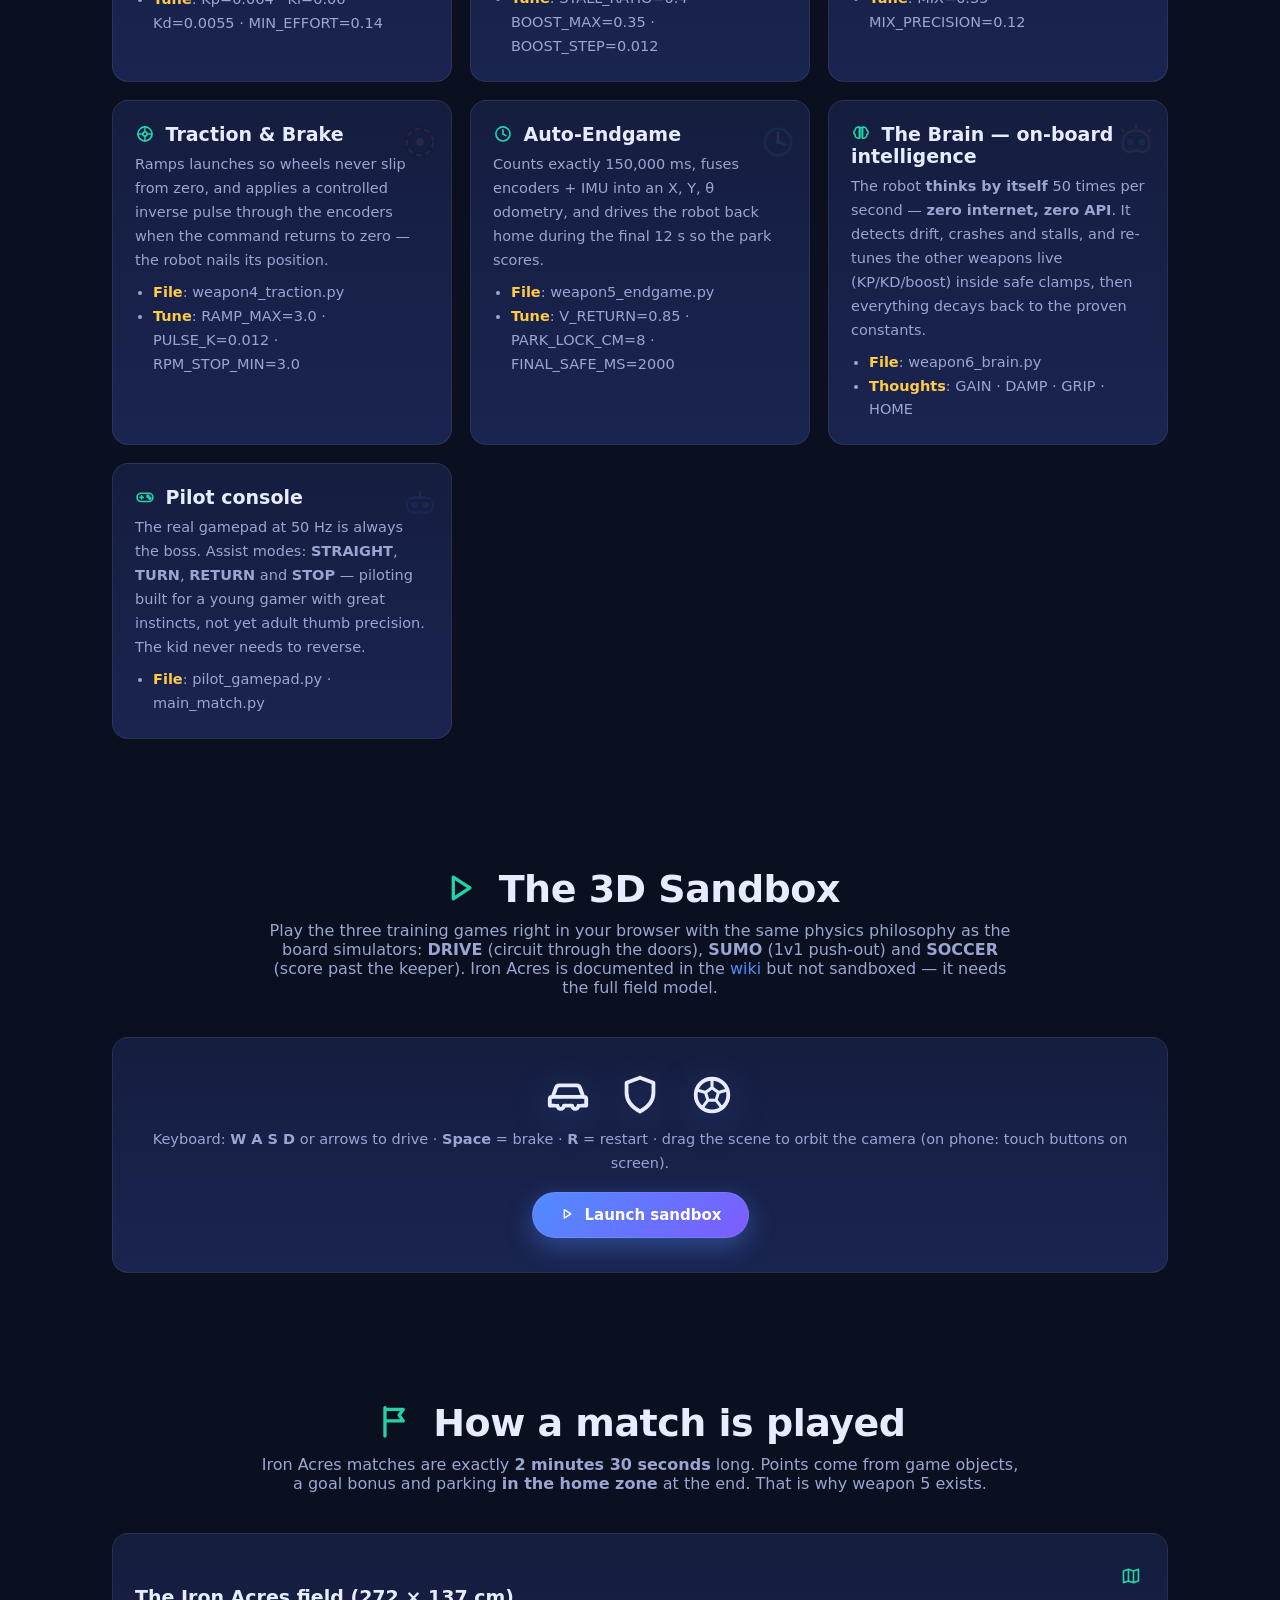
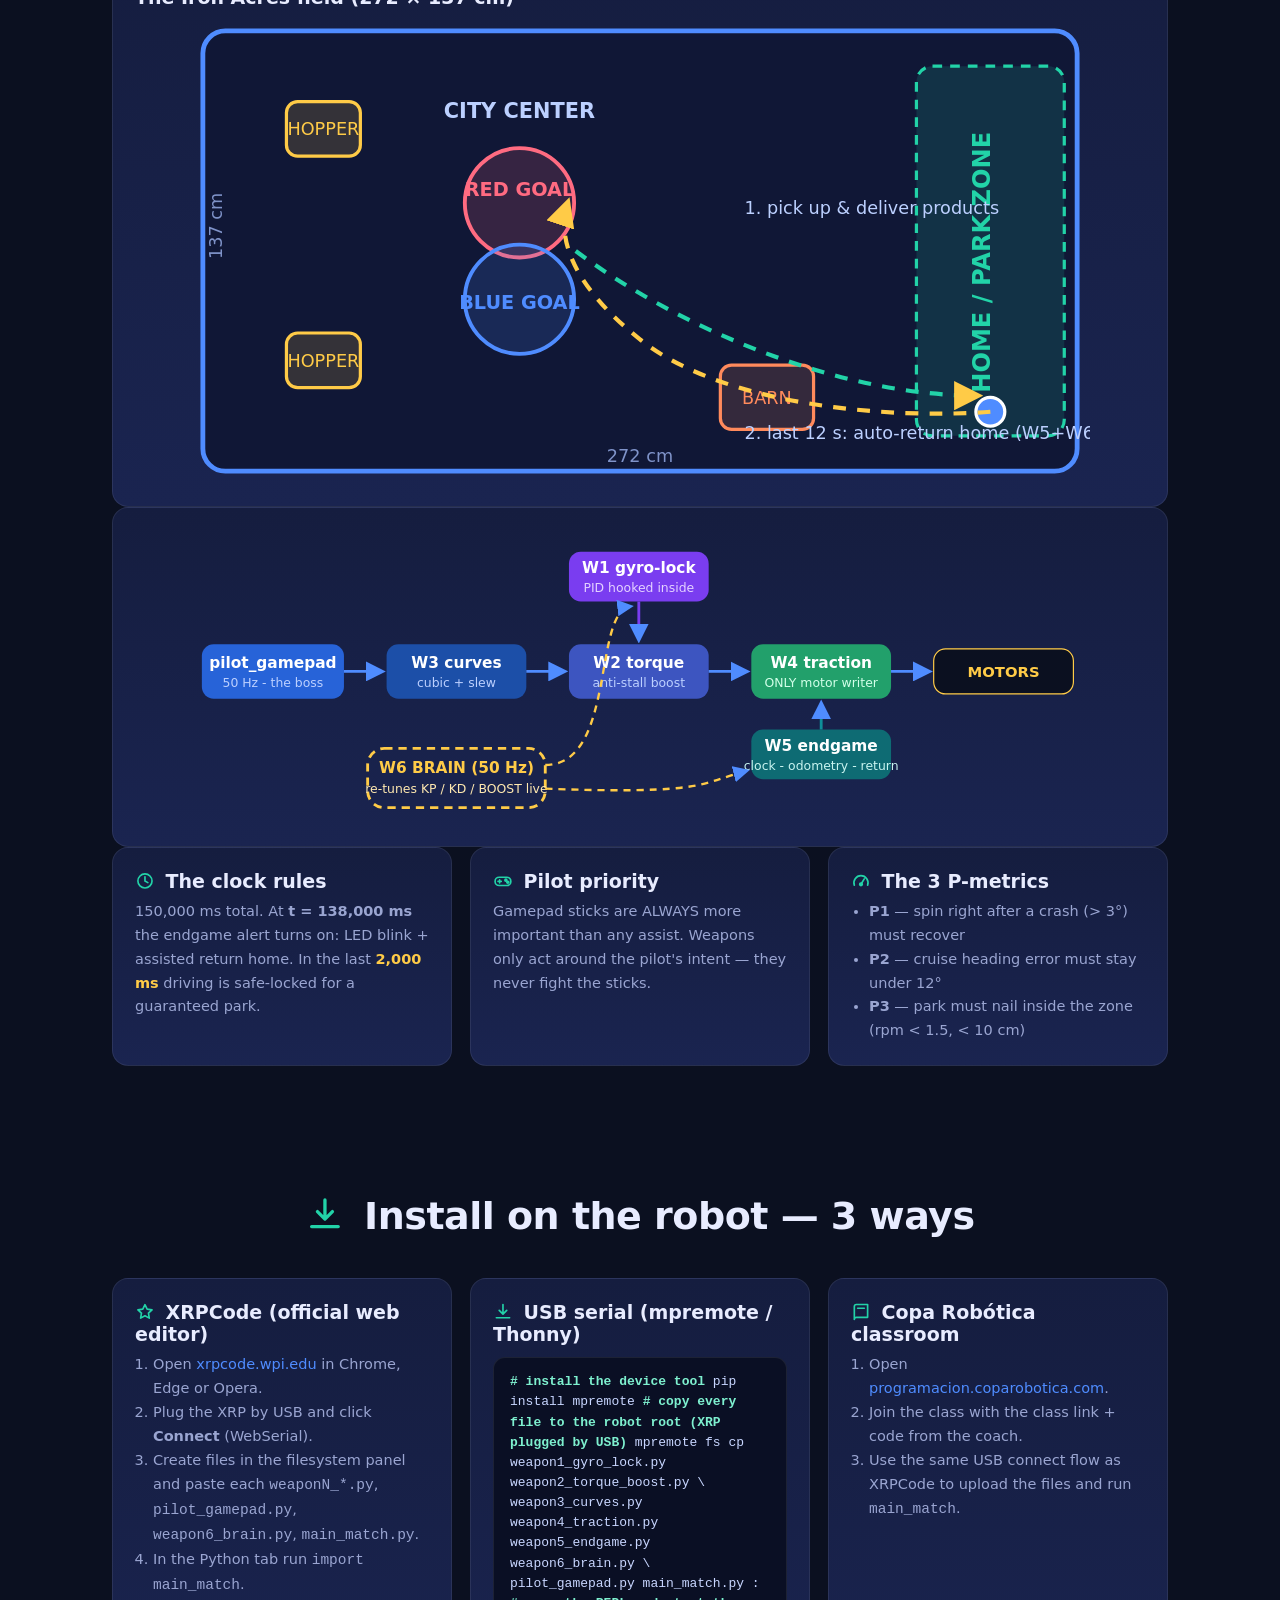
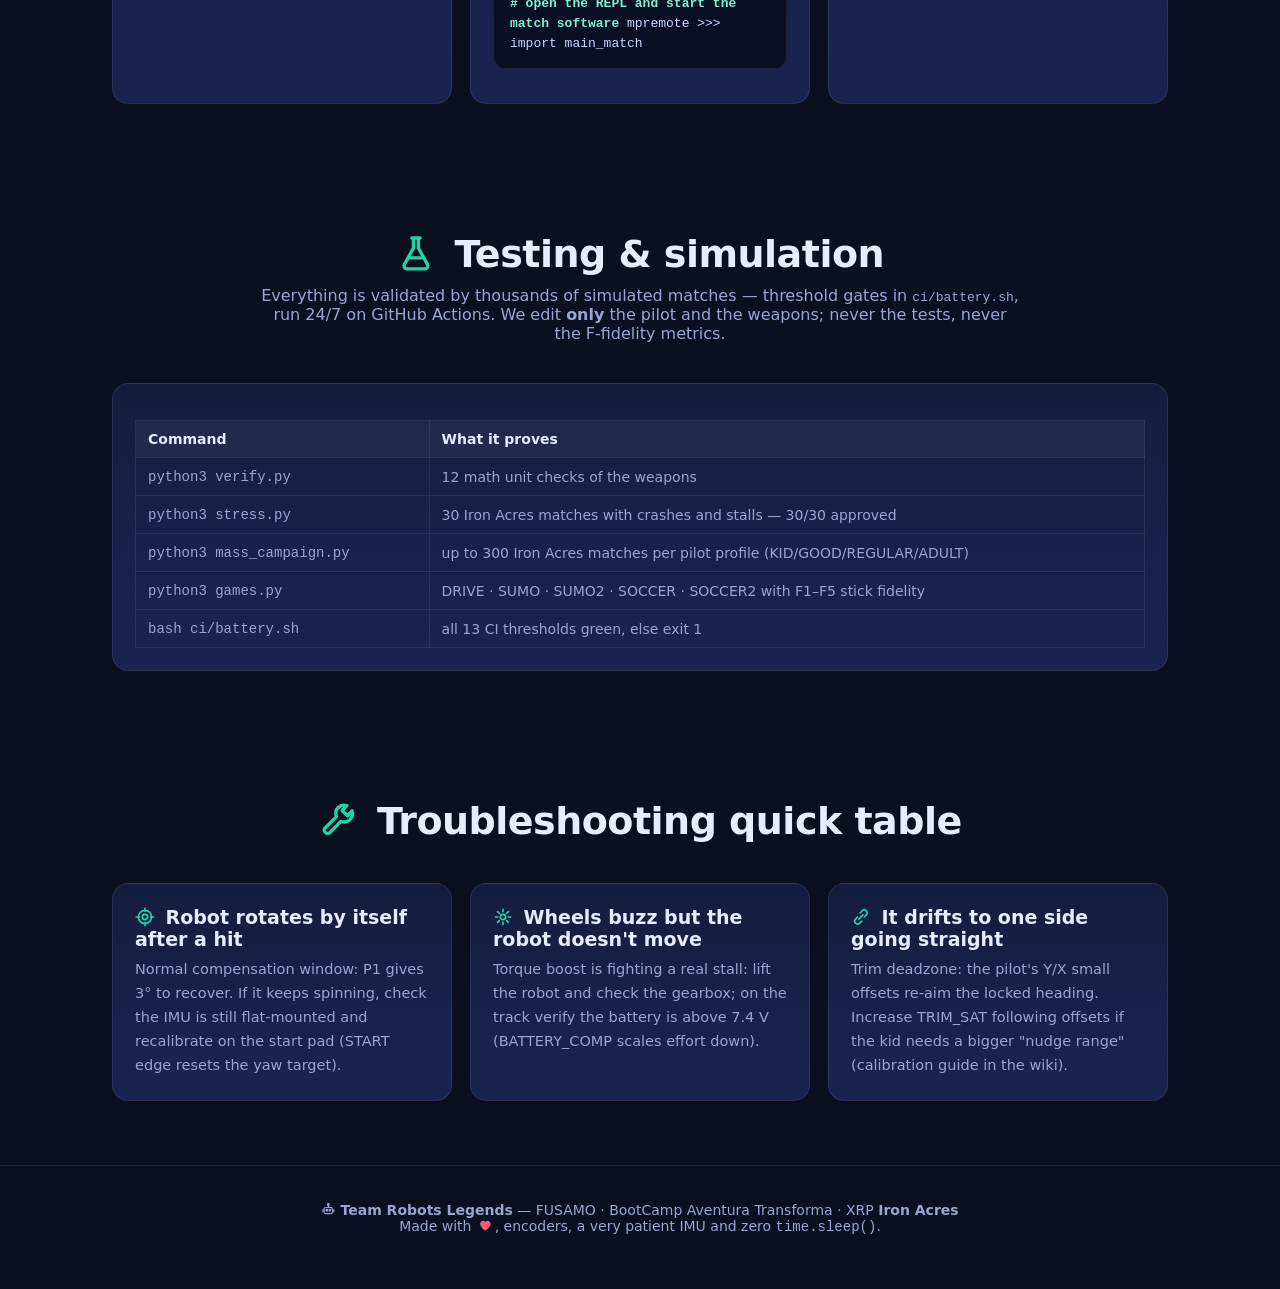
==== commit 6bbbe766: "docs v3: zero emojis (hand-made SVG icon set), sandbox stutter fixed with pooled particles, canvas f" ====
--- a/docs/index.html
+++ b/docs/index.html
@@ -3,11 +3,40 @@
 <head>
 <meta charset="UTF-8">
 <meta name="viewport" content="width=device-width, initial-scale=1.0">
-<title>🤖 Team Robots Legends — XRP Master Software</title>
+<title>Team Robots Legends — XRP Master Software</title>
 <link rel="stylesheet" href="style.css">
 </head>
 <body>
 <div class="aurora"></div><div class="grid"></div>
+
+<!-- ============ SVG icon set (high-quality strokes, no emojis) ============ -->
+<svg width="0" height="0" style="position:absolute" aria-hidden="true"><defs>
+  <symbol id="i-robot" viewBox="0 0 24 24"><rect x="5" y="9" width="14" height="10" rx="3" fill="none" stroke="currentColor" stroke-width="2"/><path d="M12 9V5" stroke="currentColor" stroke-width="2" stroke-linecap="round"/><circle cx="12" cy="4" r="1.4" fill="currentColor"/><circle cx="9.5" cy="13.5" r="1.3" fill="currentColor"/><circle cx="14.5" cy="13.5" r="1.3" fill="currentColor"/><path d="M3 13v3 M21 13v3" stroke="currentColor" stroke-width="2" stroke-linecap="round"/></symbol>
+  <symbol id="i-target" viewBox="0 0 24 24"><circle cx="12" cy="12" r="8" fill="none" stroke="currentColor" stroke-width="2"/><circle cx="12" cy="12" r="3.2" fill="none" stroke="currentColor" stroke-width="2"/><path d="M12 1.5v4 M12 18.5v4 M1.5 12h4 M18.5 12h4" stroke="currentColor" stroke-width="2" stroke-linecap="round"/></symbol>
+  <symbol id="i-bolt" viewBox="0 0 24 24"><path d="M13 2 6 13h5l-1 9 7-11h-5Z" fill="none" stroke="currentColor" stroke-width="2" stroke-linejoin="round"/></symbol>
+  <symbol id="i-curve" viewBox="0 0 24 24"><path d="M3 20C10 20 12 4 21 4" fill="none" stroke="currentColor" stroke-width="2.2" stroke-linecap="round"/><path d="M3 22h18" stroke="currentColor" stroke-width="1.6" stroke-dasharray="3 3" stroke-linecap="round"/></symbol>
+  <symbol id="i-wheel" viewBox="0 0 24 24"><circle cx="12" cy="12" r="8.5" fill="none" stroke="currentColor" stroke-width="2"/><circle cx="12" cy="12" r="2.6" fill="none" stroke="currentColor" stroke-width="2"/><path d="M12 3.5v6 M12 14.5v6 M3.5 12h6 M14.5 12h6" stroke="currentColor" stroke-width="1.8" stroke-linecap="round"/></symbol>
+  <symbol id="i-clock" viewBox="0 0 24 24"><circle cx="12" cy="12" r="8.5" fill="none" stroke="currentColor" stroke-width="2"/><path d="M12 7v5l3.5 2" fill="none" stroke="currentColor" stroke-width="2" stroke-linecap="round"/></symbol>
+  <symbol id="i-brake" viewBox="0 0 24 24"><circle cx="12" cy="12" r="7.5" fill="none" stroke="currentColor" stroke-width="2"/><path d="M12 8v5" stroke="currentColor" stroke-width="2.2" stroke-linecap="round"/><circle cx="12" cy="16" r="1.2" fill="currentColor"/><path d="M3.5 6C2 8 2 16 3.5 18 M20.5 6C22 8 22 16 20.5 18" fill="none" stroke="currentColor" stroke-width="2" stroke-linecap="round"/></symbol>
+  <symbol id="i-brain" viewBox="0 0 24 24"><path d="M12 4.5c-3-2-7-.5-7 3-2 .5-2.5 4 0 5.5-.5 3 3 5 5 3.8V4.5Z M12 4.5c3-2 7-.5 7 3 2 .5 2.5 4 0 5.5.5 3-3 5-5 3.8V4.5Z" fill="none" stroke="currentColor" stroke-width="1.9" stroke-linejoin="round"/><path d="M12 4.5V17" stroke="currentColor" stroke-width="1.6"/></symbol>
+  <symbol id="i-pad" viewBox="0 0 24 24"><rect x="2.5" y="7.5" width="19" height="10" rx="5" fill="none" stroke="currentColor" stroke-width="2"/><path d="M8 10.5v4 M6 12.5h4" stroke="currentColor" stroke-width="1.9" stroke-linecap="round"/><circle cx="15.5" cy="11" r="1.2" fill="currentColor"/><circle cx="17.8" cy="13.5" r="1.2" fill="currentColor"/></symbol>
+  <symbol id="i-ball" viewBox="0 0 24 24"><circle cx="12" cy="12" r="8.5" fill="none" stroke="currentColor" stroke-width="2"/><path d="M12 8.2l3.4 2.5-1.3 4h-4.2l-1.3-4Z M12 8.2V4 M15.4 10.7l4-1.2 M14.1 14.7l2.6 3.4 M9.9 14.7l-2.6 3.4 M8.6 10.7l-4-1.2" fill="none" stroke="currentColor" stroke-width="1.6" stroke-linejoin="round"/></symbol>
+  <symbol id="i-shield" viewBox="0 0 24 24"><path d="M12 3l7 2.6v5.2c0 4.8-3.3 7.8-7 9.8-3.7-2-7-5-7-9.8V5.6Z" fill="none" stroke="currentColor" stroke-width="2" stroke-linejoin="round"/></symbol>
+  <symbol id="i-car" viewBox="0 0 24 24"><path d="M4 13l1.6-4.4A2 2 0 0 1 7.5 7h9a2 2 0 0 1 1.9 1.6L20 13 M3.5 13h17a1 1 0 0 1 1 1v3.5h-2.4 M3.5 13a1 1 0 0 0-1 1v3.5H5 M6.5 17.5a1.7 1.7 0 1 0 3.4 0 M14.1 17.5a1.7 1.7 0 1 0 3.4 0 M9.9 17.5h4.2" fill="none" stroke="currentColor" stroke-width="2" stroke-linecap="round" stroke-linejoin="round"/></symbol>
+  <symbol id="i-map" viewBox="0 0 24 24"><path d="M9 4 3 6v14l6-2 6 2 6-2V4l-6 2-6-2Z M9 4v14 M15 6v14" fill="none" stroke="currentColor" stroke-width="2" stroke-linejoin="round"/></symbol>
+  <symbol id="i-download" viewBox="0 0 24 24"><path d="M12 3v11 M7.5 10 12 14.5 16.5 10 M4 19h16" fill="none" stroke="currentColor" stroke-width="2" stroke-linecap="round" stroke-linejoin="round"/></symbol>
+  <symbol id="i-flask" viewBox="0 0 24 24"><path d="M9.5 3h5 M10.5 3v6L5 19a1.8 1.8 0 0 0 1.6 2.6h10.8A1.8 1.8 0 0 0 19 19L13.5 9V3" fill="none" stroke="currentColor" stroke-width="2" stroke-linecap="round" stroke-linejoin="round"/><path d="M7.5 15h9" stroke="currentColor" stroke-width="2"/></symbol>
+  <symbol id="i-wrench" viewBox="0 0 24 24"><path d="M20.5 6.5a5 5 0 0 1-6.6 6.3L7 19.7a2 2 0 0 1-2.8-2.8l6.9-6.9a5 5 0 0 1 6.3-6.6L14.5 6.3l3.2 3.2 2.8-3Z" fill="none" stroke="currentColor" stroke-width="2" stroke-linejoin="round"/></symbol>
+  <symbol id="i-play" viewBox="0 0 24 24"><path d="M8 5.5v13l10-6.5Z" fill="none" stroke="currentColor" stroke-width="2" stroke-linejoin="round"/></symbol>
+  <symbol id="i-star" viewBox="0 0 24 24"><path d="M12 3.2l2.6 5.4 5.9.8-4.3 4.1 1 5.9-5.2-2.8-5.2 2.8 1-5.9L3.5 9.4l5.9-.8Z" fill="none" stroke="currentColor" stroke-width="2" stroke-linejoin="round"/></symbol>
+  <symbol id="i-book" viewBox="0 0 24 24"><path d="M4 5.5A2.5 2.5 0 0 1 6.5 3H20v15.5H6.5A2.5 2.5 0 0 0 4 21V5.5Z M20 18.5H6.5A2.5 2.5 0 0 0 4 21" fill="none" stroke="currentColor" stroke-width="2" stroke-linejoin="round"/><path d="M8 7.5h8" stroke="currentColor" stroke-width="2" stroke-linecap="round"/></symbol>
+  <symbol id="i-gauge" viewBox="0 0 24 24"><path d="M4 17a8.5 8.5 0 1 1 16 0" fill="none" stroke="currentColor" stroke-width="2" stroke-linecap="round"/><path d="M12 16 16 9.5" stroke="currentColor" stroke-width="2" stroke-linecap="round"/><circle cx="12" cy="16" r="1.6" fill="currentColor"/></symbol>
+  <symbol id="i-chain" viewBox="0 0 24 24"><path d="M9.5 14.5 14.5 9.5 M8 12l-2.5 2.5a3.5 3.5 0 0 0 5 5L13 17 M16 12l2.5-2.5a3.5 3.5 0 0 0-5-5L11 7" fill="none" stroke="currentColor" stroke-width="2" stroke-linecap="round"/></symbol>
+  <symbol id="i-gear" viewBox="0 0 24 24"><circle cx="12" cy="12" r="3.2" fill="none" stroke="currentColor" stroke-width="2"/><path d="M12 2.8v3 M12 18.2v3 M2.8 12h3 M18.2 12h3 M5.5 5.5l2.1 2.1 M16.4 16.4l2.1 2.1 M18.5 5.5l-2.1 2.1 M7.6 16.4l-2.1 2.1" stroke="currentColor" stroke-width="2" stroke-linecap="round"/></symbol>
+  <symbol id="i-heart" viewBox="0 0 24 24"><path d="M12 20.5S3.5 15 3.5 9.2A4.7 4.7 0 0 1 12 6.4a4.7 4.7 0 0 1 8.5 2.8c0 5.8-8.5 11.3-8.5 11.3Z" fill="currentColor" stroke="none"/></symbol>
+  <symbol id="i-trophy" viewBox="0 0 24 24"><path d="M8 4h8v5a4 4 0 0 1-8 0Z M8 5H5a3 3 0 0 0 3 4 M16 5h3a3 3 0 0 1-3 4 M12 13v4 M9 20h6 M10 17h4v3" fill="none" stroke="currentColor" stroke-width="2" stroke-linecap="round" stroke-linejoin="round"/></symbol>
+  <symbol id="i-flag" viewBox="0 0 24 24"><path d="M6 21V4 M6 5h11l-2.5 3.5L17 12H6" fill="none" stroke="currentColor" stroke-width="2" stroke-linecap="round" stroke-linejoin="round"/></symbol>
+</defs></svg>
 
 <nav>
   <div class="wrap">
@@ -25,32 +54,32 @@
       Robots Legends <span>// XRP</span>
     </div>
     <div class="links">
-      <a href="#weapons">⚔️ Weapons</a>
-      <a href="#match">🎮 Match</a>
-      <a href="#sandbox">🧊 3D Sandbox</a>
-      <a href="#install">📥 Install</a>
-      <a href="#tests">🧪 Tests</a>
-      <a href="#trouble">🚑 Troubleshooting</a>
-      <a href="https://github.com/MeowDev1011/XRP-V1-robot-upgrades/wiki" class="cta">📖 Wiki</a>
+      <a href="#weapons"><svg class="ic"><use href="#i-bolt"/></svg> Weapons</a>
+      <a href="#match"><svg class="ic"><use href="#i-flag"/></svg> Match</a>
+      <a href="#sandbox"><svg class="ic"><use href="#i-play"/></svg> 3D Sandbox</a>
+      <a href="#install"><svg class="ic"><use href="#i-download"/></svg> Install</a>
+      <a href="#tests"><svg class="ic"><use href="#i-flask"/></svg> Tests</a>
+      <a href="#trouble"><svg class="ic"><use href="#i-wrench"/></svg> Troubleshooting</a>
+      <a href="https://github.com/MeowDev1011/XRP-V1-robot-upgrades/wiki" class="cta"><svg class="ic"><use href="#i-book"/></svg> Wiki</a>
     </div>
   </div>
 </nav>
 
 <header class="hero">
   <div class="floaters">
-    <span style="top:12%;left:8%;">🤖</span>
-    <span style="top:22%;right:10%;animation-delay:-2s;">⚙️</span>
-    <span style="bottom:18%;left:14%;animation-delay:-4s;">⚽</span>
-    <span style="bottom:28%;right:16%;animation-delay:-1s;">🏆</span>
-    <span style="top:55%;left:4%;animation-delay:-5s;">🧲</span>
+    <span style="top:12%;left:8%;"><svg class="ic"><use href="#i-robot"/></svg></span>
+    <span style="top:22%;right:10%;animation-delay:-2s;"><svg class="ic"><use href="#i-gear"/></svg></span>
+    <span style="bottom:18%;left:14%;animation-delay:-4s;"><svg class="ic"><use href="#i-ball"/></svg></span>
+    <span style="bottom:28%;right:16%;animation-delay:-1s;"><svg class="ic"><use href="#i-trophy"/></svg></span>
+    <span style="top:55%;left:4%;animation-delay:-5s;"><svg class="ic"><use href="#i-brain"/></svg></span>
   </div>
   <div class="wrap hero-grid">
     <div>
-      <span class="pill">🧪 100% simulated &amp; verified · MicroPython · runs ON the board</span>
+      <span class="pill"><svg class="ic"><use href="#i-flask"/></svg> 100% simulated &amp; verified · MicroPython · runs ON the board</span>
       <h1>Robot legends are<br>built near the metal.</h1>
       <p class="sub">
         Master software of <b>Team Robots Legends</b> (FUSAMO) for the XRP
-        competition <b>⚔️ Iron Acres</b> — six secret assist weapons for a real
+        competition <b>Iron Acres</b> — six secret assist weapons for a real
         gamepad, one kid pilot, zero blocking code, 150,000 ms of pure teamwork.
       </p>
     </div>
@@ -84,9 +113,9 @@
       <img class="badge-img" src="https://img.shields.io/badge/STRICT-94.7%25-success" alt="strict">
     </div>
     <div class="hero-actions">
-      <a class="btn primary" href="sandbox.html">🧊 Open the 3D sandbox →</a>
-      <a class="btn ghost" href="https://github.com/MeowDev1011/XRP-V1-robot-upgrades">⭐ GitHub repo</a>
-      <a class="btn ghost" href="https://xrpcode.wpi.edu">🛠 XRPCode editor</a>
+      <a class="btn primary" href="sandbox.html"><svg class="ic"><use href="#i-play"/></svg> Open the 3D sandbox</a>
+      <a class="btn ghost" href="https://github.com/MeowDev1011/XRP-V1-robot-upgrades"><svg class="ic"><use href="#i-star"/></svg> GitHub repo</a>
+      <a class="btn ghost" href="https://xrpcode.wpi.edu"><svg class="ic"><use href="#i-wrench"/></svg> XRPCode editor</a>
     </div>
   </div>
 </header>
@@ -94,7 +123,7 @@
 <section id="about">
   <div class="wrap">
     <div class="sec-head reveal">
-      <h2>⚡ What is this?</h2>
+      <h2><svg class="ic ic-h2"><use href="#i-bolt"/></svg> What is this?</h2>
       <p>The <b class="ok">XRP</b> (Experiential Robotics Platform, by SparkFun · WPI · DEKA · FIRST) is a
       Pico&nbsp;W powered robot with encoders, an IMU, an ultrasonic sensor and servos. This repository holds
       the <b>master software</b> our team runs during matches: a continuous 50 Hz console driven by a real
@@ -114,7 +143,7 @@
 <section id="weapons">
   <div class="wrap">
     <div class="sec-head reveal">
-      <h2>⚔️ The 6 Secret Weapons</h2>
+      <h2><svg class="ic ic-h2"><use href="#i-bolt"/></svg> The 6 Secret Weapons</h2>
       <p>One weapon at a time builds, one match at a time improves. All weapons are continuous, sensor-driven
       assistance — <b>no one-button macros</b>, <b>no blocking waits</b>, everything runs on the board.</p>
     </div>
@@ -122,7 +151,7 @@
       <div class="card reveal"><div class="wnum">
           <svg width="34" height="34" viewBox="0 0 36 36"><circle cx="18" cy="18" r="13" fill="none" stroke="#22d3a8" stroke-width="2.6"/><circle cx="18" cy="18" r="5.5" fill="none" stroke="#ffcb47" stroke-width="2.6"/><line x1="18" y1="1" x2="18" y2="9" stroke="#22d3a8" stroke-width="2.6"/><line x1="18" y1="27" x2="18" y2="35" stroke="#22d3a8" stroke-width="2.6"/><line x1="1" y1="18" x2="9" y2="18" stroke="#22d3a8" stroke-width="2.6"/><line x1="27" y1="18" x2="35" y2="18" stroke="#22d3a8" stroke-width="2.6"/><circle class="svg-blink" cx="18" cy="18" r="2" fill="#ff4757"/></svg>
         </div>
-        <h3>🎯 Gyro-Lock PID</h3>
+        <h3><svg class="ic"><use href="#i-target"/></svg> Gyro-Lock PID</h3>
         <p>A real-time PID (<span class="k">Kp, Ki, Kd</span>) on <code>imu.get_yaw()</code> that locks the heading
         whenever you drive straight and instantly kills spins, drifts and collisions.</p>
         <ul><li><span class="k">File</span>: weapon1_gyro_lock.py</li>
@@ -131,7 +160,7 @@
       <div class="card reveal"><div class="wnum">
           <svg width="34" height="34" viewBox="0 0 36 36"><polygon points="20,2 8,20 16,20 13,34 28,14 19,14" fill="#ffcb47"/></svg>
         </div>
-        <h3>💪 Torque Boost</h3>
+        <h3><svg class="ic"><use href="#i-bolt"/></svg> Torque Boost</h3>
         <p>Compares desired vs encoder-measured speed. Detects stalls at low speed and pours in extra torque,
         then releases it the instant the wheels flow again.</p>
         <ul><li><span class="k">File</span>: weapon2_torque_boost.py</li>
@@ -140,7 +169,7 @@
       <div class="card reveal"><div class="wnum">
           <svg width="34" height="34" viewBox="0 0 36 36"><path d="M2 30 C 12 30, 14 6, 34 6" fill="none" stroke="#4f8cff" stroke-width="3" stroke-linecap="round"/><path d="M2 34 L 34 34" stroke="#22d3a8" stroke-width="2" stroke-dasharray="3 3"/></svg>
         </div>
-        <h3>🕹️ Cubic Curves</h3>
+        <h3><svg class="ic"><use href="#i-curve"/></svg> Cubic Curves</h3>
         <p>Cubic response curves turn raw stick input into surgical millimetre moves while keeping 100%
         top speed for long runs.</p>
         <ul><li><span class="k">File</span>: weapon3_curves.py</li>
@@ -149,7 +178,7 @@
       <div class="card reveal"><div class="wnum">
           <svg width="34" height="34" viewBox="0 0 36 36"><circle cx="18" cy="18" r="14" fill="none" stroke="#0d0d12" stroke-width="6"/><circle cx="18" cy="18" r="14" fill="none" stroke="#ff6b81" stroke-width="2.4" stroke-dasharray="6 4"/><circle cx="18" cy="18" r="4" fill="#ffcb47"/></svg>
         </div>
-        <h3>🛞 Traction &amp; Brake</h3>
+        <h3><svg class="ic"><use href="#i-wheel"/></svg> Traction &amp; Brake</h3>
         <p>Ramps launches so wheels never slip from zero, and applies a controlled inverse pulse through the
         encoders when the command returns to zero — the robot nails its position.</p>
         <ul><li><span class="k">File</span>: weapon4_traction.py</li>
@@ -158,7 +187,7 @@
       <div class="card reveal"><div class="wnum">
           <svg width="34" height="34" viewBox="0 0 36 36"><circle cx="18" cy="18" r="14" fill="none" stroke="#22d3a8" stroke-width="2.8"/><line x1="18" y1="18" x2="18" y2="8" stroke="#fff" stroke-width="2.6" stroke-linecap="round"/><line x1="18" y1="18" x2="26" y2="21" stroke="#ffcb47" stroke-width="2.6" stroke-linecap="round"/><circle cx="18" cy="18" r="2" fill="#fff"/></svg>
         </div>
-        <h3>⏱️ Auto-Endgame</h3>
+        <h3><svg class="ic"><use href="#i-clock"/></svg> Auto-Endgame</h3>
         <p>Counts exactly 150,000 ms, fuses encoders + IMU into an X, Y, θ odometry, and drives the robot
         back home during the final 12 s so the park scores.</p>
         <ul><li><span class="k">File</span>: weapon5_endgame.py</li>
@@ -167,7 +196,7 @@
       <div class="card reveal"><div class="wnum">
           <svg width="34" height="34" viewBox="0 0 36 36"><path d="M18 6 C 8 6, 4 12, 4 20 C 4 27, 9 30, 13 28 C 15 27, 21 27, 23 28 C 27 30, 32 27, 32 20 C 32 12, 28 6, 18 6 Z" fill="none" stroke="#ff8a5c" stroke-width="2.6"/><circle cx="12" cy="18" r="3.4" fill="#4f8cff"/><circle cx="24" cy="18" r="3.4" fill="#22d3a8"/><path class="svg-spark" d="M18 3 L18 0 M31 7 L33.5 4.5 M5 7 L2.5 4.5" stroke="#ffcb47" stroke-width="2" stroke-linecap="round"/></svg>
         </div>
-        <h3>🧠 The Brain — on-board intelligence</h3>
+        <h3><svg class="ic"><use href="#i-brain"/></svg> The Brain — on-board intelligence</h3>
         <p>The robot <b>thinks by itself</b> 50 times per second — <b>zero internet, zero API</b>. It detects
         drift, crashes and stalls, and re-tunes the other weapons live (KP/KD/boost) inside safe clamps,
         then everything decays back to the proven constants.</p>
@@ -177,7 +206,7 @@
       <div class="card reveal"><div class="wnum">
           <svg width="34" height="34" viewBox="0 0 36 36"><rect x="4" y="10" width="28" height="16" rx="8" fill="none" stroke="#4f8cff" stroke-width="2.6"/><circle cx="12" cy="18" r="3.4" fill="#4f8cff"/><circle cx="24" cy="18" r="3.4" fill="#22d3a8"/><line x1="18" y1="10" x2="18" y2="5" stroke="#ffcb47" stroke-width="2.2"/><circle class="svg-blink" cx="18" cy="4" r="2" fill="#ff4757"/></svg>
         </div>
-        <h3>🧑‍🚀 Pilot console</h3>
+        <h3><svg class="ic"><use href="#i-pad"/></svg> Pilot console</h3>
         <p>The real gamepad at 50 Hz is always the boss. Assist modes: <b>STRAIGHT</b>, <b>TURN</b>,
         <b>RETURN</b> and <b>STOP</b> — piloting built for a young gamer with great instincts, not yet adult
         thumb precision. The kid never needs to reverse.</p>
@@ -190,18 +219,22 @@
 <section id="sandbox">
   <div class="wrap">
     <div class="sec-head reveal">
-      <h2>🧊 The 3D Sandbox</h2>
+      <h2><svg class="ic ic-h2"><use href="#i-play"/></svg> The 3D Sandbox</h2>
       <p>Play the three training games right in your browser with the same physics philosophy as the board
-      simulators: 🚗 <b>DRIVE</b> (circuit through the doors), 🤼 <b>SUMO</b> (1v1 push-out) and
-      ⚽ <b>SOCCER</b> (score past the keeper). 🏟️ Iron Acres is documented in the
+      simulators: <b>DRIVE</b> (circuit through the doors), <b>SUMO</b> (1v1 push-out) and
+      <b>SOCCER</b> (score past the keeper). Iron Acres is documented in the
       <a href="https://github.com/MeowDev1011/XRP-V1-robot-upgrades/wiki">wiki</a> but not sandboxed — it
       needs the full field model.</p>
     </div>
     <div class="card reveal" style="text-align:center;padding:34px;">
-      <div style="font-size:52px;">🚗 🤼 ⚽</div>
+      <div class="hero-icons">
+        <svg class="ic-hero"><use href="#i-car"/></svg>
+        <svg class="ic-hero"><use href="#i-shield"/></svg>
+        <svg class="ic-hero"><use href="#i-ball"/></svg>
+      </div>
       <p style="margin-top:10px;">Keyboard: <b>W A S D</b> or arrows to drive · <b>Space</b> = brake
       · <b>R</b> = restart · drag the scene to orbit the camera (on phone: touch buttons on screen).</p>
-      <a class="btn primary" style="margin-top:16px;" href="sandbox.html">▶️ Launch sandbox</a>
+      <a class="btn primary" style="margin-top:16px;" href="sandbox.html"><svg class="ic"><use href="#i-play"/></svg> Launch sandbox</a>
     </div>
   </div>
 </section>
@@ -209,12 +242,12 @@
 <section id="match">
   <div class="wrap">
     <div class="sec-head reveal">
-      <h2>🎮 How a match is played</h2>
+      <h2><svg class="ic ic-h2"><use href="#i-flag"/></svg> How a match is played</h2>
       <p>Iron Acres matches are exactly <b>2 minutes 30 seconds</b> long. Points come from game objects,
       a goal bonus and parking <b>in the home zone</b> at the end. That is why weapon 5 exists.</p>
     </div>
     <div class="card reveal svg-card">
-      <h3>🗺️ The Iron Acres field (272 × 137 cm)</h3>
+      <h3><svg class="ic"><use href="#i-map"/></svg> The Iron Acres field (272 × 137 cm)</h3>
       <svg viewBox="0 0 560 290" width="100%" role="img" aria-label="Iron Acres field map">
         <defs>
           <marker id="arr" viewBox="0 0 10 10" refX="8" refY="5" markerWidth="7" markerHeight="7" orient="auto-start-reverse">
@@ -228,18 +261,18 @@
         <circle cx="205" cy="175" r="34" fill="rgba(79,140,255,0.16)" stroke="#4f8cff" stroke-width="2.4"/>
         <text x="205" y="111" text-anchor="middle" fill="#ff6b81" font-size="12" font-weight="bold">RED GOAL</text>
         <text x="205" y="181" text-anchor="middle" fill="#4f8cff" font-size="12" font-weight="bold">BLUE GOAL</text>
-        <text x="205" y="62" text-anchor="middle" fill="#bcd0ff" font-size="13" font-weight="bold">🏙️ CITY CENTER</text>
+        <text x="205" y="62" text-anchor="middle" fill="#bcd0ff" font-size="13" font-weight="bold">CITY CENTER</text>
         <rect x="60" y="52" width="46" height="34" rx="7" fill="rgba(255,203,71,0.15)" stroke="#ffcb47" stroke-width="2"/>
         <text x="83" y="73" text-anchor="middle" fill="#ffcb47" font-size="11">HOPPER</text>
         <rect x="60" y="196" width="46" height="34" rx="7" fill="rgba(255,203,71,0.15)" stroke="#ffcb47" stroke-width="2"/>
         <text x="83" y="217" text-anchor="middle" fill="#ffcb47" font-size="11">HOPPER</text>
         <rect x="330" y="216" width="58" height="40" rx="7" fill="rgba(255,138,92,0.15)" stroke="#ff8a5c" stroke-width="2"/>
-        <text x="359" y="240" text-anchor="middle" fill="#ff8a5c" font-size="11">🏚️ BARN</text>
+        <text x="359" y="240" text-anchor="middle" fill="#ff8a5c" font-size="11">BARN</text>
         <circle class="svg-blink" cx="498" cy="245" r="9" fill="#4f8cff" stroke="#fff" stroke-width="2"/>
         <path class="svg-flow" d="M498 245 C 430 250, 330 240, 280 200 S 230 130, 235 115" fill="none" stroke="#ffcb47" stroke-width="2.6" stroke-dasharray="8 7" marker-end="url(#arr)"/>
         <path class="svg-flow svg-flow2" d="M240 145 C 300 190, 400 235, 490 235" fill="none" stroke="#22d3a8" stroke-width="2.6" stroke-dasharray="8 7" marker-end="url(#arr)"/>
-        <text x="345" y="122" fill="#bcd0ff" font-size="11">① pick up &amp; deliver products</text>
-        <text x="345" y="262" fill="#bcd0ff" font-size="11">② last 12 s: auto-return home (W5+W6)</text>
+        <text x="345" y="122" fill="#bcd0ff" font-size="11">1. pick up &amp; deliver products</text>
+        <text x="345" y="262" fill="#bcd0ff" font-size="11">2. last 12 s: auto-return home (W5+W6)</text>
         <text x="280" y="276" text-anchor="middle" fill="#7f93c9" font-size="11">272 cm</text>
         <text x="20" y="150" fill="#7f93c9" font-size="11" transform="rotate(-90 20 150)">137 cm</text>
       </svg>
@@ -285,14 +318,14 @@
 </svg>
 </div>
     <div class="cards">
-      <div class="card reveal"><h3>🕒 The clock rules</h3>
+      <div class="card reveal"><h3><svg class="ic"><use href="#i-clock"/></svg> The clock rules</h3>
         <p>150,000 ms total. At <b>t = 138,000 ms</b> the endgame alert turns on: LED blink + assisted
         return home. In the last <span class="k">2,000 ms</span> driving is safe-locked for a guaranteed
         park.</p></div>
-      <div class="card reveal"><h3>🧭 Pilot priority</h3>
+      <div class="card reveal"><h3><svg class="ic"><use href="#i-pad"/></svg> Pilot priority</h3>
         <p>Gamepad sticks are ALWAYS more important than any assist. Weapons only act around the pilot's
         intent — they never fight the sticks.</p></div>
-      <div class="card reveal"><h3>📊 The 3 P-metrics</h3>
+      <div class="card reveal"><h3><svg class="ic"><use href="#i-gauge"/></svg> The 3 P-metrics</h3>
         <ul><li><b>P1</b> — spin right after a crash (&gt; 3°) must recover</li>
             <li><b>P2</b> — cruise heading error must stay under 12°</li>
             <li><b>P3</b> — park must nail inside the zone (rpm &lt; 1.5, &lt; 10 cm)</li></ul>
@@ -304,10 +337,10 @@
 <section id="install">
   <div class="wrap">
     <div class="sec-head reveal">
-      <h2>📥 Install on the robot — 3 ways</h2>
+      <h2><svg class="ic ic-h2"><use href="#i-download"/></svg> Install on the robot — 3 ways</h2>
     </div>
     <div class="cards">
-      <div class="card reveal"><h3>🥇 XRPCode (official web editor)</h3>
+      <div class="card reveal"><h3><svg class="ic"><use href="#i-star"/></svg> XRPCode (official web editor)</h3>
         <ol class="card_list" style="padding-left:18px;color:var(--dim);font-size:14.5px;line-height:1.7;">
           <li>Open <a href="https://xrpcode.wpi.edu">xrpcode.wpi.edu</a> in Chrome, Edge or Opera.</li>
           <li>Plug the XRP by USB and click <b>Connect</b> (WebSerial).</li>
@@ -316,7 +349,7 @@
           <li>In the Python tab run <code>import main_match</code>.</li>
         </ol>
       </div>
-      <div class="card reveal"><h3>🥈 USB serial (mpremote / Thonny)</h3>
+      <div class="card reveal"><h3><svg class="ic"><use href="#i-download"/></svg> USB serial (mpremote / Thonny)</h3>
         <div class="code"><b># install the device tool</b>
 pip install mpremote
 
@@ -329,7 +362,7 @@
 mpremote
 &gt;&gt;&gt; import main_match</div>
       </div>
-      <div class="card reveal"><h3>🥉 Copa Robótica classroom</h3>
+      <div class="card reveal"><h3><svg class="ic"><use href="#i-book"/></svg> Copa Robótica classroom</h3>
         <ol style="padding-left:18px;color:var(--dim);font-size:14.5px;line-height:1.7;">
           <li>Open <a href="https://programacion.coparobotica.com">programacion.coparobotica.com</a>.</li>
           <li>Join the class with the class link + code from the coach.</li>
@@ -344,7 +377,7 @@
 <section id="tests">
   <div class="wrap">
     <div class="sec-head reveal">
-      <h2>🧪 Testing &amp; simulation</h2>
+      <h2><svg class="ic ic-h2"><use href="#i-flask"/></svg> Testing &amp; simulation</h2>
       <p>Everything is validated by thousands of simulated matches — threshold gates in
       <code>ci/battery.sh</code>, run 24/7 on GitHub Actions. We edit <b>only</b> the pilot and the
       weapons; never the tests, never the F-fidelity metrics.</p>
@@ -365,16 +398,16 @@
 <section id="trouble">
   <div class="wrap">
     <div class="sec-head reveal">
-      <h2>🚑 Troubleshooting quick table</h2>
+      <h2><svg class="ic ic-h2"><use href="#i-wrench"/></svg> Troubleshooting quick table</h2>
     </div>
     <div class="cards">
-      <div class="card reveal"><h3>🔀 Robot rotates by itself after a hit</h3>
+      <div class="card reveal"><h3><svg class="ic"><use href="#i-target"/></svg> Robot rotates by itself after a hit</h3>
         <p>Normal compensation window: P1 gives 3° to recover. If it keeps spinning, check the IMU is
         still flat-mounted and recalibrate on the start pad (START edge resets the yaw target).</p></div>
-      <div class="card reveal"><h3>🐢 Wheels buzz but the robot doesn't move</h3>
+      <div class="card reveal"><h3><svg class="ic"><use href="#i-gear"/></svg> Wheels buzz but the robot doesn't move</h3>
         <p>Torque boost is fighting a real stall: lift the robot and check the gearbox; on the track
         verify the battery is above 7.4 V (BATTERY_COMP scales effort down).</p></div>
-      <div class="card reveal"><h3>🎯 It drifts to one side going straight</h3>
+      <div class="card reveal"><h3><svg class="ic"><use href="#i-chain"/></svg> It drifts to one side going straight</h3>
         <p>Trim deadzone: the pilot's Y/X small offsets re-aim the locked heading. Increase TRIM_SAT
         following offsets if the kid needs a bigger "nudge range" (calibration guide in the wiki).</p></div>
     </div>
@@ -383,8 +416,8 @@
 
 <footer>
   <div class="wrap">
-    <p>🤖 <b>Team Robots Legends</b> — FUSAMO · BootCamp Aventura Transforma · XRP <b>Iron Acres</b> ⚔️</p>
-    <p>Made with <span class="heart">♥</span>, encoders, a very patient IMU and zero <code>time.sleep()</code>.</p>
+    <p><svg class="ic"><use href="#i-robot"/></svg> <b>Team Robots Legends</b> — FUSAMO · BootCamp Aventura Transforma · XRP <b>Iron Acres</b></p>
+    <p>Made with <svg class="ic ic-heart"><use href="#i-heart"/></svg>, encoders, a very patient IMU and zero <code>time.sleep()</code>.</p>
   </div>
 </footer>
 
--- a/docs/style.css
+++ b/docs/style.css
@@ -177,3 +177,31 @@
   .hero-grid { grid-template-columns: 1fr; }
   .hero-robot { display: none; }
 }
+
+/* ============ v3 — SVG stroke icon set (no emojis) ============ */
+.ic {
+  width: 1.05em; height: 1.05em; vertical-align: -0.15em;
+  fill: none; stroke: currentColor; stroke-width: 2;
+  stroke-linecap: round; stroke-linejoin: round; flex: none;
+}
+.ic use { stroke: inherit; }
+.ic-h2 { color: var(--acc2); margin-right: 6px; }
+.ic-heart { color: var(--danger); fill: currentColor; margin: 0 2px; }
+nav .links a .ic { margin-right: 4px; opacity: 0.85; }
+h3 .ic { color: var(--acc2); margin-right: 4px; }
+.pill .ic { margin-right: 4px; color: var(--acc2); }
+.btn .ic { margin-right: 5px; }
+.floaters span { display: flex; }
+.floaters .ic { width: 34px; height: 34px; color: var(--acc); opacity: 0.55; }
+.floaters span:nth-child(2) .ic { color: var(--gold); }
+.floaters span:nth-child(3) .ic { color: var(--acc2); }
+.floaters span:nth-child(4) .ic { color: var(--danger); }
+.floaters span:nth-child(5) .ic { color: #ff8a5c; }
+.hero-icons { display: flex; gap: 26px; justify-content: center; align-items: center; }
+.ic-hero {
+  width: 46px; height: 46px; fill: none; stroke: var(--acc);
+  stroke-width: 2; stroke-linecap: round; stroke-linejoin: round;
+  filter: drop-shadow(0 6px 18px rgba(79,140,255,0.35));
+}
+.hero-icons .ic-hero:nth-child(2) { stroke: var(--gold); }
+.hero-icons .ic-hero:nth-child(3) { stroke: var(--acc2); }
